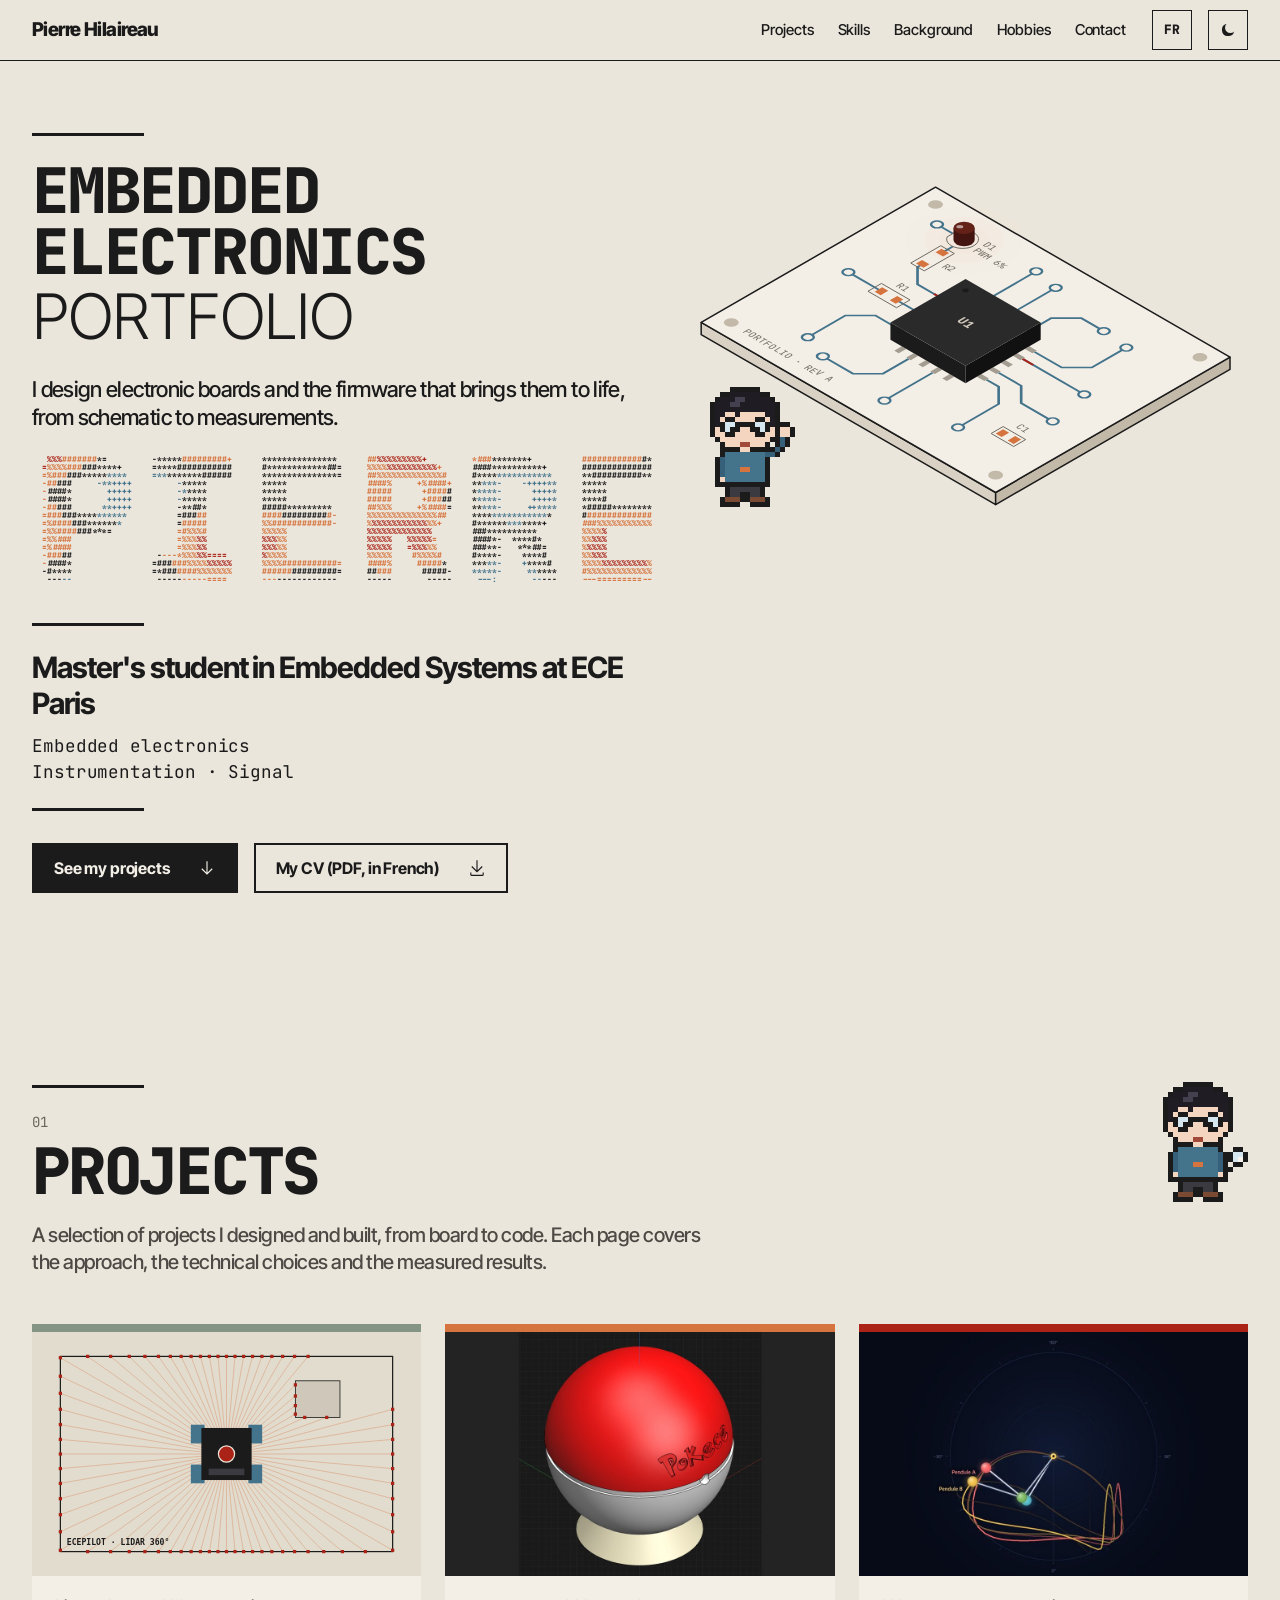
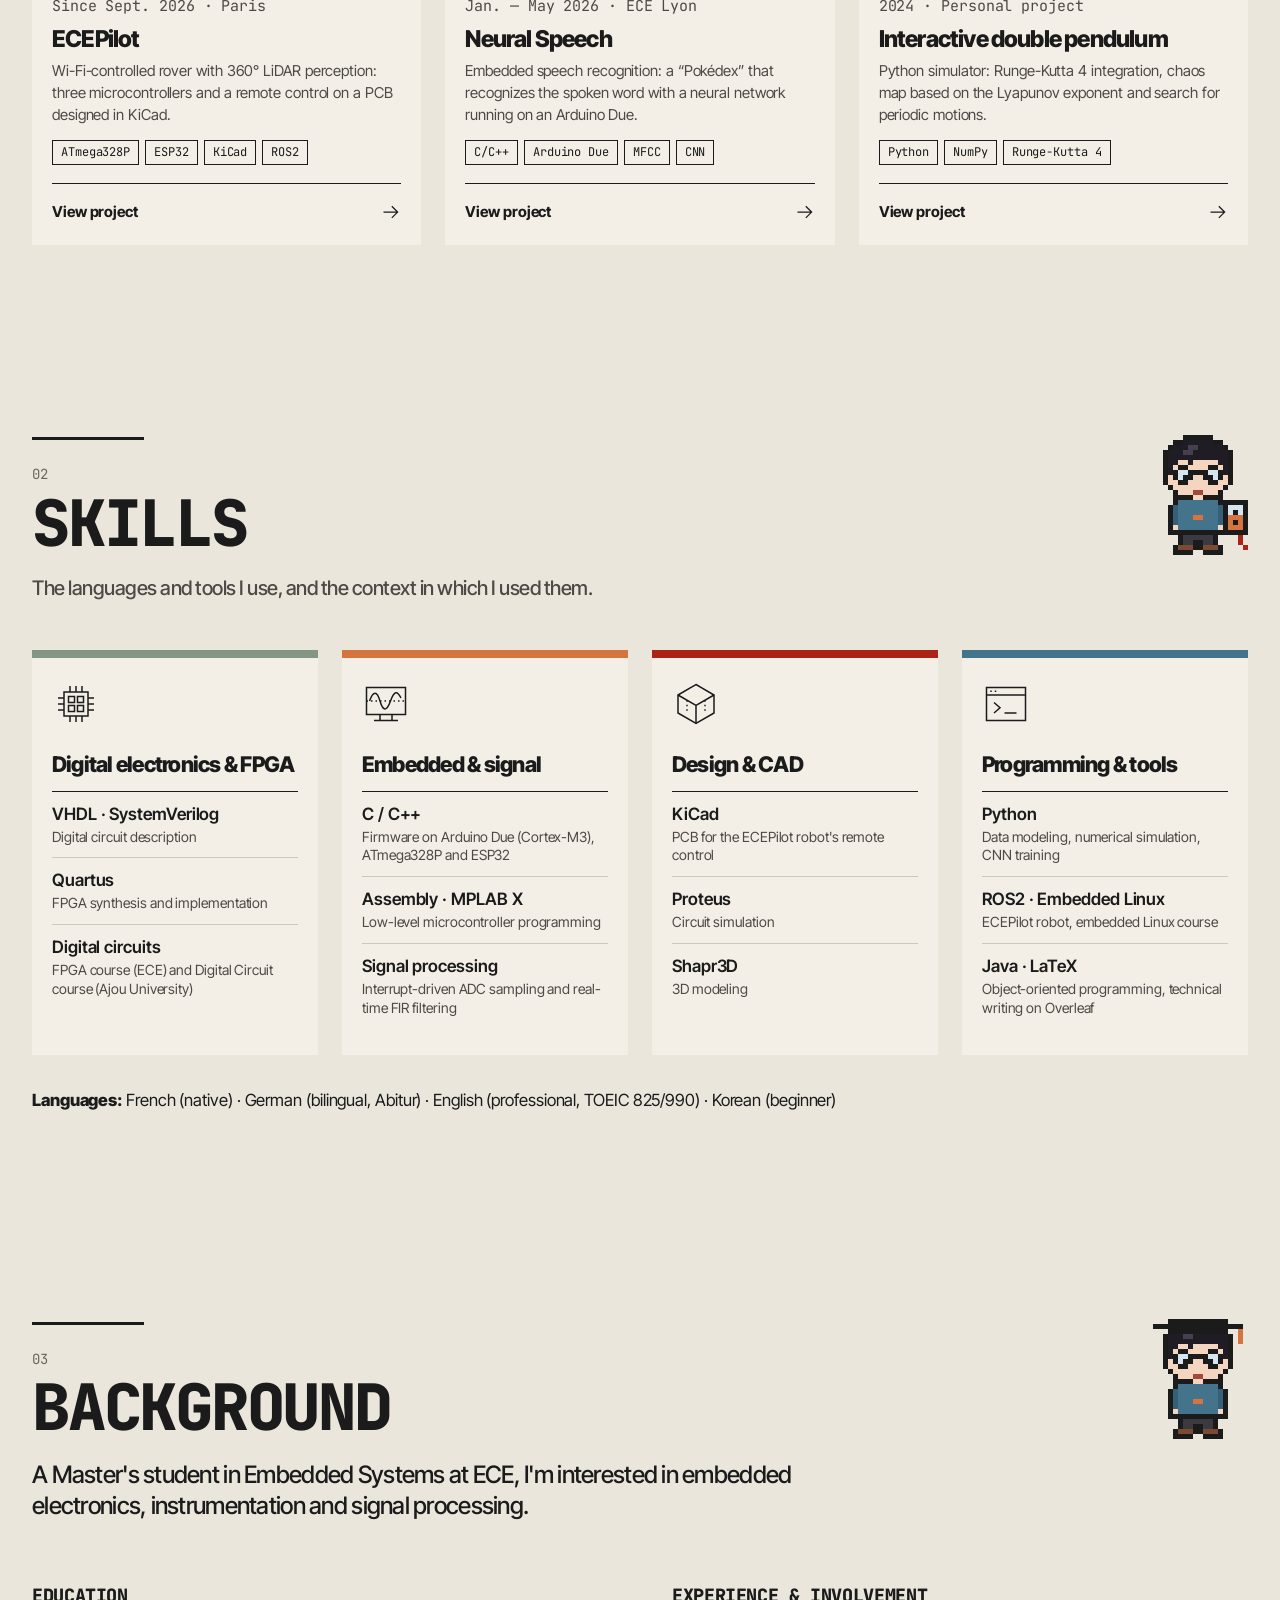
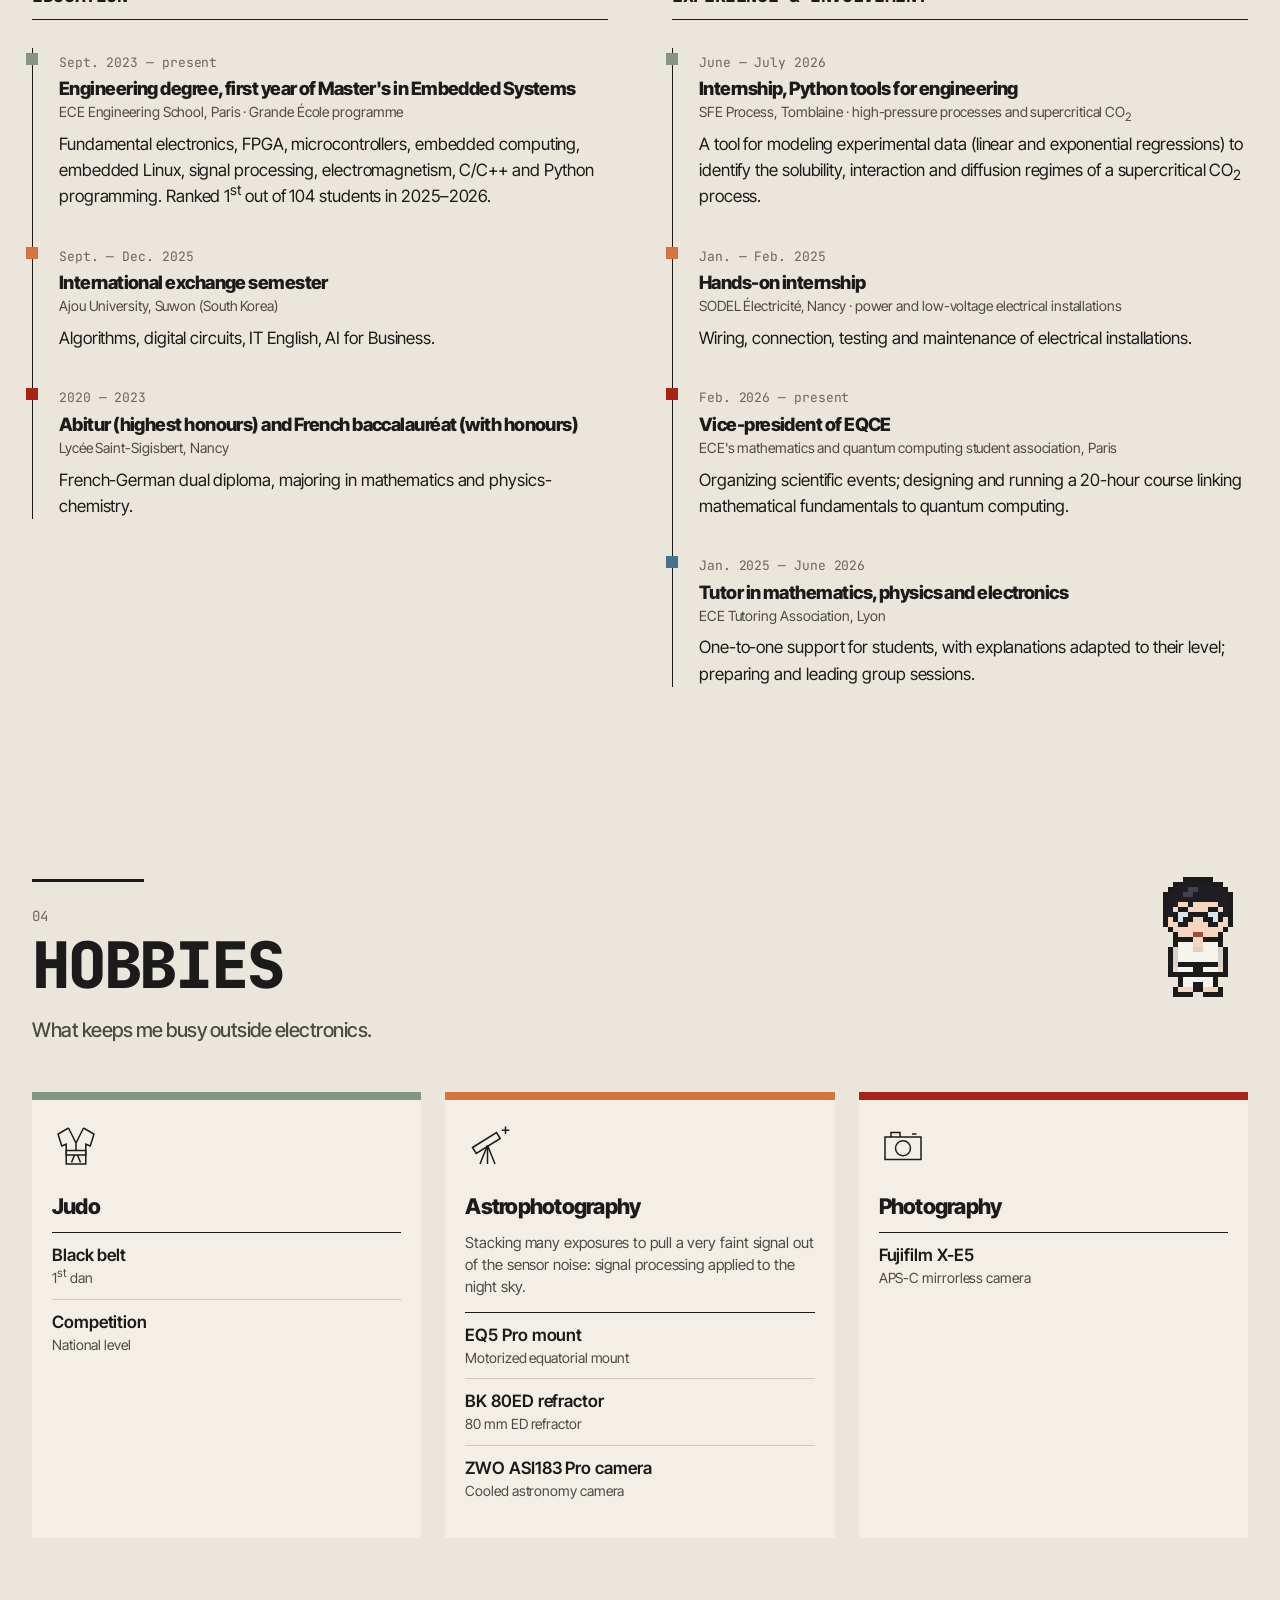
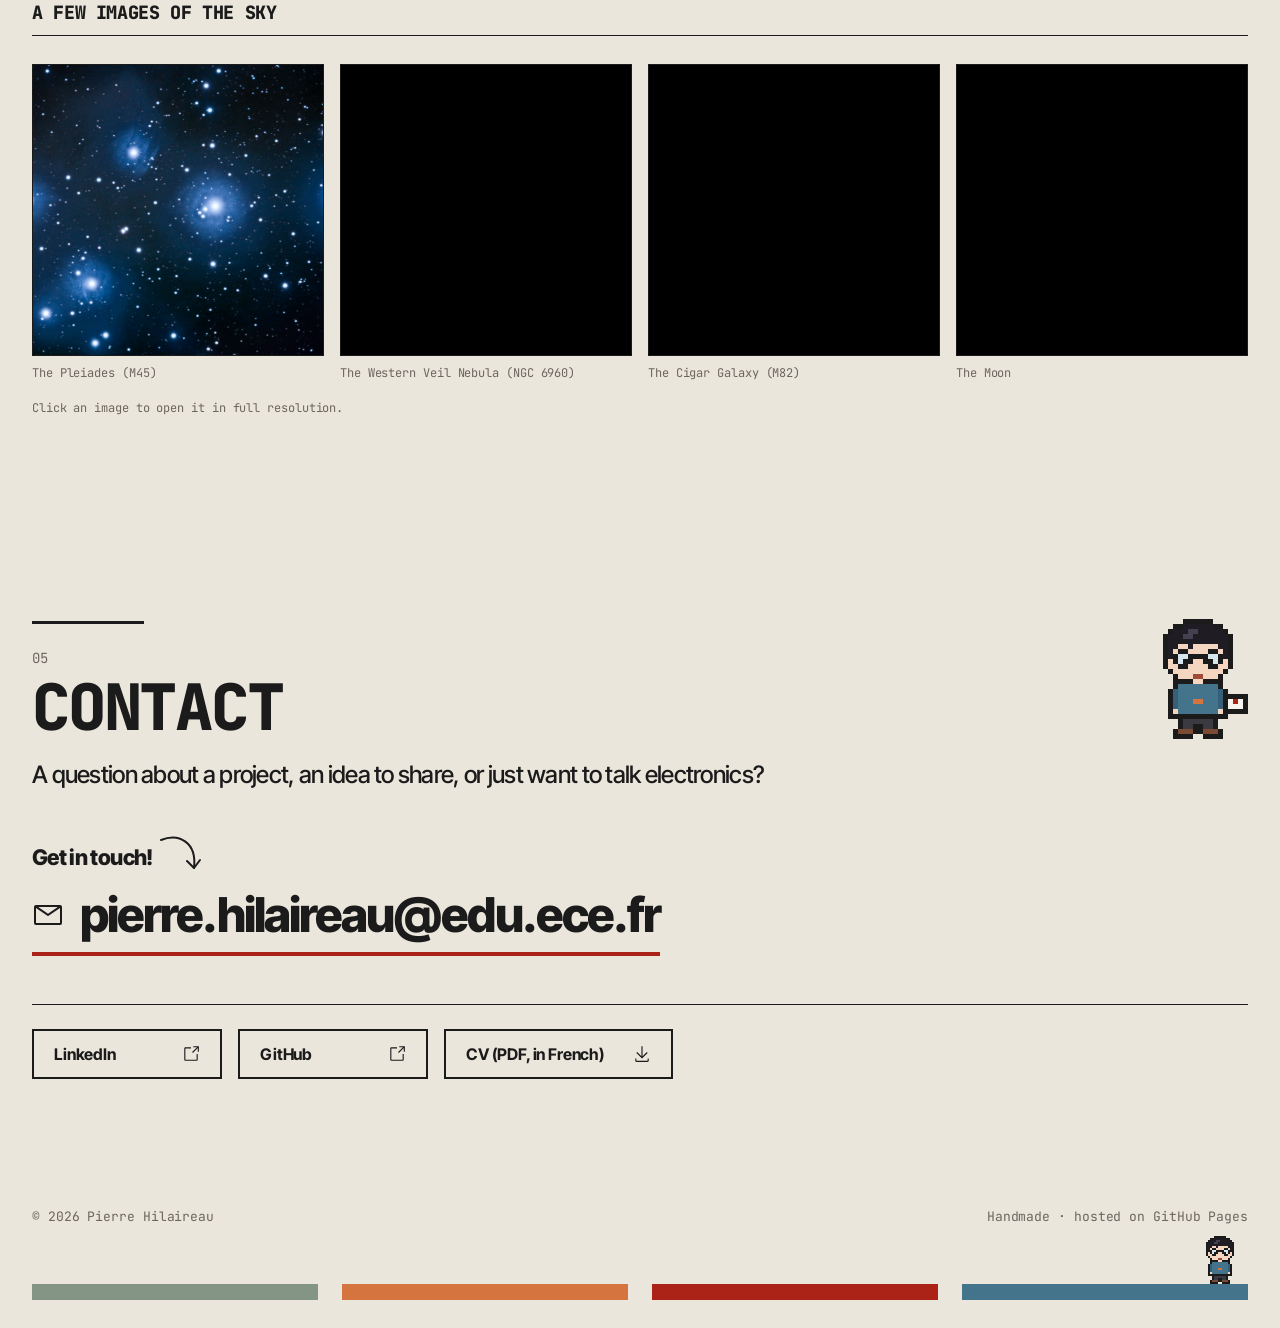
==== en/index.html @ 34337010 "Ajout de la version anglaise du site Dossier en/ avec l'accueil et les trois pages projet traduits, " ====
<!DOCTYPE html>
<html lang="en">
<head>
  <meta charset="utf-8">
  <meta name="viewport" content="width=device-width, initial-scale=1">

  <!-- VERSION ANGLAISE de index.html : pense à répercuter ici les modifications de la version française -->
  <title>Pierre Hilaireau — Electronics &amp; Embedded Systems</title>
  <meta name="description" content="Portfolio of Pierre Hilaireau, engineering student in embedded systems: electronic board design, firmware, signal processing and projects.">
  <meta property="og:title" content="Pierre Hilaireau — Electronics Portfolio">
  <meta property="og:description" content="Projects in electronics, embedded systems and signal processing.">
  <meta property="og:type" content="website">
  <link rel="alternate" hreflang="fr" href="https://pierrehlr.github.io/">
  <link rel="alternate" hreflang="en" href="https://pierrehlr.github.io/en/">

  <link rel="icon" href="../assets/img/favicon.svg" type="image/svg+xml">
  <link rel="preconnect" href="https://fonts.googleapis.com">
  <link rel="preconnect" href="https://fonts.gstatic.com" crossorigin>
  <link rel="stylesheet" href="https://fonts.googleapis.com/css2?family=Inter+Tight:wght@300;400;500;600;700;800&family=JetBrains+Mono:wght@400;800&display=swap">
  <link rel="stylesheet" href="../css/style.css">

  <script>
    try { var t = localStorage.getItem("theme"); if (t) document.documentElement.dataset.theme = t; } catch (e) {}
  </script>
  <script src="../js/main.js" defer></script>
</head>

<body>
  <a class="skip-link" href="#content">Skip to content</a>

  <!-- ===================== MENU ===================== -->
  <header class="nav">
    <div class="container nav-inner">
      <a class="nav-brand" href="#top">Pierre Hilaireau</a>
      <nav class="nav-links" aria-label="Main navigation">
        <a href="#projects">Projects</a>
        <a href="#skills">Skills</a>
        <a href="#background">Background</a>
        <a href="#hobbies">Hobbies</a>
        <a href="#contact">Contact</a>
      </nav>
      <a class="lang-switch" href="../index.html" hreflang="fr" lang="fr" title="Version française">FR</a>
      <button class="theme-toggle" type="button" aria-label="Toggle light and dark theme">
        <svg class="icon-moon" viewBox="0 0 32 32" aria-hidden="true"><path d="M13.5 5.1A11 11 0 1 0 26.9 18.5 9 9 0 0 1 13.5 5.1z"/></svg>
        <svg class="icon-sun" viewBox="0 0 32 32" aria-hidden="true"><circle cx="16" cy="16" r="6"/><path d="M15 2h2v5h-2zM15 25h2v5h-2zM2 15h5v2H2zM25 15h5v2h-5z"/><path transform="rotate(45 16 16)" d="M15 2h2v5h-2zM15 25h2v5h-2zM2 15h5v2H2zM25 15h5v2h-5z"/></svg>
      </button>
    </div>
  </header>

  <main id="content">

    <!-- ===================== ACCUEIL ===================== -->
    <section class="hero" id="top">
      <div class="container hero-inner">
        <div class="hero-text">
          <span class="rule" aria-hidden="true"></span>
          <h1 class="poster-title">
            <span class="t-heavy">Embedded</span>
            <span class="t-heavy">electronics</span>
            <span class="t-light">portfolio</span>
          </h1>
          <p class="lead">
            I design electronic boards and the firmware that brings them to life,
            from schematic to measurements.
          </p>

          <!-- Prénom en art ASCII animé (dessiné par js/main.js à partir de data-ascii) -->
          <div class="ascii-name" role="img" aria-label="Pierre" data-ascii="PIERRE">
            <span class="ascii-fallback">Pierre</span>
          </div>

          <span class="rule" aria-hidden="true"></span>
          <p class="hero-date">Master's student in Embedded Systems at ECE Paris</p>
          <p class="hero-info">Embedded electronics<br>Instrumentation · Signal</p>
          <span class="rule" aria-hidden="true"></span>

          <div class="hero-actions">
            <a class="btn btn-primary" href="#projects">See my projects
              <svg class="icon" viewBox="0 0 32 32" aria-hidden="true"><path d="M24.6 16.6 17 24.2V4h-2v20.2l-7.6-7.6L6 18l10 10 10-10z"/></svg>
            </a>
            <a class="btn" href="../assets/cv/CV.pdf" target="_blank" rel="noopener">My CV (PDF, in French)
              <svg class="icon" viewBox="0 0 32 32" aria-hidden="true"><path d="M26 24v4H6v-4H4v4a2 2 0 0 0 2 2h20a2 2 0 0 0 2-2v-4zM26 14l-1.4-1.4-7.6 7.6V2h-2v18.2l-7.6-7.6L6 14l10 10z"/></svg>
            </a>
          </div>
        </div>

        <!--
          Illustration : un circuit imprimé en vue isométrique.
          Le dessus de la carte est dessiné « à plat » (coordonnées 0-400 × 0-320),
          puis projeté en isométrique par la matrice du groupe <g transform="matrix(…)">.
          La LED D1 s'allume quand la souris approche (voir js/main.js).
        -->
        <div class="hero-visual" aria-hidden="true">
          <svg viewBox="0 0 650 430" data-led>
            <!-- Tranches de la carte (épaisseur) -->
            <polygon class="iso-left iso-edge" points="19.8,200 359.3,396 359.3,410 19.8,214"/>
            <polygon class="iso-right iso-edge" points="359.3,396 629.5,240 629.5,254 359.3,410"/>

            <!-- Dessus de la carte, projeté en isométrique -->
            <g transform="matrix(0.866 0.5 -0.866 0.5 290 40)">
              <rect class="iso-top iso-edge" x="4" y="4" width="392" height="312"/>
              <circle class="iso-hole" cx="24" cy="24" r="7"/>
              <circle class="iso-hole" cx="376" cy="24" r="7"/>
              <circle class="iso-hole" cx="24" cy="296" r="7"/>
              <circle class="iso-hole" cx="376" cy="296" r="7"/>

              <!-- Lumière de la LED sur la carte (opacité réglée par --lum) -->
              <circle class="d1-ring d1-ring-3" cx="84" cy="46" r="56"/>
              <circle class="d1-ring d1-ring-2" cx="84" cy="46" r="38"/>
              <circle class="d1-ring d1-ring-1" cx="84" cy="46" r="23"/>

              <g class="pcb-trace">
                <path d="M140 128 H104 L84 108 V101"/>
                <path d="M84 75 V61"/>
                <path d="M69 46 H48"/>
                <path d="M140 160 H108"/>
                <path d="M88 160 H44"/>
                <path d="M140 192 H112 L92 212 V262"/>
                <path d="M260 128 H296 L316 108 V62"/>
                <path d="M260 144 H342"/>
                <path d="M260 176 H290 L310 196 H352"/>
                <path d="M260 192 H276 L296 212 V266"/>
                <path d="M168 100 V34"/>
                <path d="M200 100 V40"/>
                <path d="M232 100 V78 L252 58 H282"/>
                <path d="M184 220 V254 L164 274 H124"/>
                <path d="M216 220 V284"/>
              </g>

              <path class="pcb-signal" d="M140 128 H104 L84 108 V101"/>
              <path class="pcb-signal" d="M260 144 H342" style="animation-delay: -1.6s"/>

              <g class="pcb-via">
                <circle cx="48" cy="46" r="5.5"/>
                <circle cx="44" cy="160" r="5.5"/>
                <circle cx="92" cy="262" r="5.5"/>
                <circle cx="316" cy="62" r="5.5"/>
                <circle cx="342" cy="144" r="5.5"/>
                <circle cx="352" cy="196" r="5.5"/>
                <circle cx="296" cy="266" r="5.5"/>
                <circle cx="168" cy="34" r="5.5"/>
                <circle cx="200" cy="40" r="5.5"/>
                <circle cx="282" cy="58" r="5.5"/>
                <circle cx="124" cy="274" r="5.5"/>
                <circle cx="216" cy="284" r="5.5"/>
              </g>

              <!-- R1 -->
              <rect class="pcb-outline" x="79" y="151" width="38" height="18"/>
              <rect class="pcb-pad" x="84" y="155" width="8" height="10"/>
              <rect class="pcb-pad" x="104" y="155" width="8" height="10"/>
              <text class="pcb-silk" x="98" y="145" text-anchor="middle">R1</text>

              <!-- R2 : résistance série de la LED -->
              <rect class="pcb-outline" x="75" y="68" width="18" height="40"/>
              <rect class="pcb-pad" x="79" y="71" width="10" height="8"/>
              <rect class="pcb-pad" x="79" y="97" width="10" height="8"/>
              <text class="pcb-silk" x="99" y="92">R2</text>

              <!-- Empreinte de la LED D1 (méplat côté cathode) -->
              <path class="pcb-outline" d="M69 38.5 A15 15 0 1 1 69 53.5 Z"/>

              <!-- C1 -->
              <rect class="pcb-outline" x="325" y="235" width="30" height="16"/>
              <rect class="pcb-pad" x="328" y="238" width="8" height="10"/>
              <rect class="pcb-pad" x="344" y="238" width="8" height="10"/>
              <text class="pcb-silk" x="340" y="228" text-anchor="middle">C1</text>

              <!-- Broches de U1 -->
              <g class="pcb-pin">
                <rect x="140" y="125" width="10" height="6"/><rect x="140" y="141" width="10" height="6"/><rect x="140" y="157" width="10" height="6"/><rect x="140" y="173" width="10" height="6"/><rect x="140" y="189" width="10" height="6"/>
                <rect x="250" y="125" width="10" height="6"/><rect x="250" y="141" width="10" height="6"/><rect x="250" y="157" width="10" height="6"/><rect x="250" y="173" width="10" height="6"/><rect x="250" y="189" width="10" height="6"/>
                <rect x="165" y="100" width="6" height="10"/><rect x="181" y="100" width="6" height="10"/><rect x="197" y="100" width="6" height="10"/><rect x="213" y="100" width="6" height="10"/><rect x="229" y="100" width="6" height="10"/>
                <rect x="165" y="210" width="6" height="10"/><rect x="181" y="210" width="6" height="10"/><rect x="197" y="210" width="6" height="10"/><rect x="213" y="210" width="6" height="10"/><rect x="229" y="210" width="6" height="10"/>
              </g>

              <!-- Repère de D1 et sa valeur PWM (mise à jour par js/main.js) -->
              <text class="pcb-silk" x="102" y="40">D1</text>
              <text class="pcb-silk" x="102" y="54">PWM <tspan data-pwm>6%</tspan></text>

              <text class="pcb-silk" x="42" y="300">PORTFOLIO · REV A</text>
            </g>

            <!-- U1 : le microcontrôleur, en relief -->
            <polygon class="chip-left" points="238,200 324.6,250 324.6,270 238,220"/>
            <polygon class="chip-right" points="324.6,250 411.2,200 411.2,220 324.6,270"/>
            <g transform="matrix(0.866 0.5 -0.866 0.5 290 20)">
              <rect class="chip-top" x="150" y="110" width="100" height="100"/>
              <circle class="chip-dot" cx="163" cy="123" r="3"/>
              <text class="chip-text" x="200" y="165" text-anchor="middle">U1</text>
            </g>

            <!-- D1 : LED dont la luminosité suit la souris (voir js/main.js) -->
            <g class="d1-off">
              <path class="d1-side" d="M310.7 91 V105 A12.2 7.1 0 0 0 335.1 105 V91 Z"/>
              <ellipse class="d1-top d1-eteinte" cx="322.9" cy="91" rx="12.2" ry="7.1"/>
            </g>
            <g class="d1-on">
              <path class="d1-side" d="M310.7 91 V105 A12.2 7.1 0 0 0 335.1 105 V91 Z"/>
              <ellipse class="d1-top" cx="322.9" cy="91" rx="12.2" ry="7.1"/>
            </g>
            <ellipse class="d1-reflet" cx="318" cy="89.5" rx="4" ry="1.8"/>

          </svg>
          <span class="pixel pixel-hero" data-pose="salut" aria-hidden="true"></span>
        </div>
      </div>
    </section>

    <!-- ===================== PROJECTS ===================== -->
    <section class="section" id="projects">
      <div class="container">
        <div class="section-head">
          <span class="section-num">01</span>
          <h2>Projects</h2>
          <span class="pixel" data-pose="loupe" aria-hidden="true"></span>
        </div>
        <p class="section-intro">
          A selection of projects I designed and built, from board to code.
          Each page covers the approach, the technical choices and the measured results.
        </p>

        <div class="cards">

          <a class="card" href="projects/ecepilot.html">
            <div class="card-img">
              <img src="../assets/img/projets/ecepilot/illustration.svg" width="960" height="600" loading="lazy"
                   alt="Illustration of the ECEPilot rover seen from above, with its LiDAR beams">
            </div>
            <div class="card-body">
              <p class="card-meta">Since Sept. 2026 · Paris</p>
              <h3>ECEPilot</h3>
              <p>Wi-Fi-controlled rover with 360° LiDAR perception: three microcontrollers and a remote control on a PCB designed in KiCad.</p>
              <ul class="tags"><li>ATmega328P</li><li>ESP32</li><li>KiCad</li><li>ROS2</li></ul>
              <span class="card-more">View project <svg class="icon" viewBox="0 0 32 32" aria-hidden="true"><path d="M18 6l-1.4 1.4 7.6 7.6H4v2h20.2l-7.6 7.6L18 26l10-10z"/></svg></span>
            </div>
          </a>

          <a class="card" href="projects/neural-speech.html">
            <div class="card-img">
              <img src="../assets/img/projets/neural-speech/vignette.jpg" width="960" height="600" loading="lazy"
                   alt="3D render of the Pokéball enclosure engraved PokECE">
            </div>
            <div class="card-body">
              <p class="card-meta">Jan. — May 2026 · ECE Lyon</p>
              <h3>Neural Speech</h3>
              <p>Embedded speech recognition: a “Pokédex” that recognizes the spoken word with a neural network running on an Arduino Due.</p>
              <ul class="tags"><li>C/C++</li><li>Arduino Due</li><li>MFCC</li><li>CNN</li></ul>
              <span class="card-more">View project <svg class="icon" viewBox="0 0 32 32" aria-hidden="true"><path d="M18 6l-1.4 1.4 7.6 7.6H4v2h20.2l-7.6 7.6L18 26l10-10z"/></svg></span>
            </div>
          </a>

          <a class="card" href="projects/double-pendulum.html">
            <div class="card-img">
              <img src="../assets/img/projets/double-pendule/vignette.jpg" width="960" height="600" loading="lazy"
                   alt="Two double pendulums released from almost the same position, whose trajectories diverge">
            </div>
            <div class="card-body">
              <p class="card-meta">2024 · Personal project</p>
              <h3>Interactive double pendulum</h3>
              <p>Python simulator: Runge-Kutta 4 integration, chaos map based on the Lyapunov exponent and search for periodic motions.</p>
              <ul class="tags"><li>Python</li><li>NumPy</li><li>Runge-Kutta 4</li></ul>
              <span class="card-more">View project <svg class="icon" viewBox="0 0 32 32" aria-hidden="true"><path d="M18 6l-1.4 1.4 7.6 7.6H4v2h20.2l-7.6 7.6L18 26l10-10z"/></svg></span>
            </div>
          </a>

        </div>
      </div>
    </section>

    <!-- ===================== SKILLS ===================== -->
    <section class="section" id="skills">
      <div class="container">
        <div class="section-head">
          <span class="section-num">02</span>
          <h2>Skills</h2>
          <span class="pixel" data-pose="multimetre" aria-hidden="true"></span>
        </div>
        <p class="section-intro">The languages and tools I use, and the context in which I used them.</p>

        <div class="skills">
          <div class="skill-group">
            <svg class="pictogram" viewBox="0 0 32 32" aria-hidden="true"><rect x="8" y="8" width="16" height="16"/><path d="M12 8V4M16 8V4M20 8V4M12 28v-4M16 28v-4M20 28v-4M8 12H4M8 16H4M8 20H4M28 12h-4M28 16h-4M28 20h-4"/><rect x="11" y="11" width="4" height="4"/><rect x="17" y="11" width="4" height="4"/><rect x="11" y="17" width="4" height="4"/><rect x="17" y="17" width="4" height="4"/></svg>
            <h3>Digital electronics &amp; FPGA</h3>
            <ul>
              <li>VHDL · SystemVerilog<span>Digital circuit description</span></li>
              <li>Quartus<span>FPGA synthesis and implementation</span></li>
              <li>Digital circuits<span>FPGA course (ECE) and Digital Circuit course (Ajou University)</span></li>
            </ul>
          </div>
          <div class="skill-group">
            <svg class="pictogram" viewBox="0 0 32 32" aria-hidden="true"><rect x="3" y="5" width="26" height="18"/><path d="M3 14h26" stroke-dasharray="1 2"/><path d="M5 14c2.5-7 5-7 7 0s4.5 7 7 0 4.5-7 7-2"/><path d="M12 23v4M20 23v4M8 27h16"/></svg>
            <h3>Embedded &amp; signal</h3>
            <ul>
              <li>C / C++<span>Firmware on Arduino Due (Cortex-M3), ATmega328P and ESP32</span></li>
              <li>Assembly · MPLAB X<span>Low-level microcontroller programming</span></li>
              <li>Signal processing<span>Interrupt-driven ADC sampling and real-time FIR filtering</span></li>
            </ul>
          </div>
          <div class="skill-group">
            <svg class="pictogram" viewBox="0 0 32 32" aria-hidden="true"><path d="M16 3l12 7v12l-12 7-12-7V10z"/><path d="M4 10l12 7 12-7M16 17v12"/><path d="M10 13.5v7M22 13.5v7" stroke-dasharray="1 2"/></svg>
            <h3>Design &amp; CAD</h3>
            <ul>
              <li>KiCad<span>PCB for the ECEPilot robot's remote control</span></li>
              <li>Proteus<span>Circuit simulation</span></li>
              <li>Shapr3D<span>3D modeling</span></li>
            </ul>
          </div>
          <div class="skill-group">
            <svg class="pictogram" viewBox="0 0 32 32" aria-hidden="true"><rect x="3" y="5" width="26" height="22"/><path d="M3 10h26"/><path d="M5.5 7.5h1M8.5 7.5h1"/><path d="M8 15l4 3.5L8 22M15 22h8"/></svg>
            <h3>Programming &amp; tools</h3>
            <ul>
              <li>Python<span>Data modeling, numerical simulation, CNN training</span></li>
              <li>ROS2 · Embedded Linux<span>ECEPilot robot, embedded Linux course</span></li>
              <li>Java · LaTeX<span>Object-oriented programming, technical writing on Overleaf</span></li>
            </ul>
          </div>
        </div>

        <p class="languages">
          <strong>Languages:</strong> French (native) · German (bilingual, Abitur) ·
          English (professional, TOEIC 825/990) · Korean (beginner)
        </p>
      </div>
    </section>

    <!-- ===================== BACKGROUND ===================== -->
    <section class="section" id="background">
      <div class="container">
        <div class="section-head">
          <span class="section-num">03</span>
          <h2>Background</h2>
          <span class="pixel" data-pose="diplome" aria-hidden="true"></span>
        </div>

        <p class="about">
          A Master's student in Embedded Systems at ECE, I'm interested in embedded electronics,
          instrumentation and signal processing.
        </p>

        <div class="timeline-cols">
          <div>
            <h3 class="col-title">Education</h3>
            <ol class="timeline">
              <li>
                <span class="timeline-date">Sept. 2023 — present</span>
                <h4>Engineering degree, first year of Master's in Embedded Systems</h4>
                <p class="timeline-place">ECE Engineering School, Paris · Grande École programme</p>
                <p>Fundamental electronics, FPGA, microcontrollers, embedded computing, embedded Linux,
                  signal processing, electromagnetism, C/C++ and Python programming.
                  Ranked 1<sup>st</sup> out of 104 students in 2025–2026.</p>
              </li>
              <li>
                <span class="timeline-date">Sept. — Dec. 2025</span>
                <h4>International exchange semester</h4>
                <p class="timeline-place">Ajou University, Suwon (South Korea)</p>
                <p>Algorithms, digital circuits, IT English, AI for Business.</p>
              </li>
              <li>
                <span class="timeline-date">2020 — 2023</span>
                <h4>Abitur (highest honours) and French baccalauréat (with honours)</h4>
                <p class="timeline-place">Lycée Saint-Sigisbert, Nancy</p>
                <p>French-German dual diploma, majoring in mathematics and physics-chemistry.</p>
              </li>
            </ol>
          </div>
          <div>
            <h3 class="col-title">Experience &amp; involvement</h3>
            <ol class="timeline">
              <li>
                <span class="timeline-date">June — July 2026</span>
                <h4>Internship, Python tools for engineering</h4>
                <p class="timeline-place">SFE Process, Tomblaine · high-pressure processes and supercritical CO<sub>2</sub></p>
                <p>A tool for modeling experimental data (linear and exponential regressions)
                  to identify the solubility, interaction and diffusion regimes of a supercritical
                  CO<sub>2</sub> process.</p>
              </li>
              <li>
                <span class="timeline-date">Jan. — Feb. 2025</span>
                <h4>Hands-on internship</h4>
                <p class="timeline-place">SODEL Électricité, Nancy · power and low-voltage electrical installations</p>
                <p>Wiring, connection, testing and maintenance of electrical installations.</p>
              </li>
              <li>
                <span class="timeline-date">Feb. 2026 — present</span>
                <h4>Vice-president of EQCE</h4>
                <p class="timeline-place">ECE's mathematics and quantum computing student association, Paris</p>
                <p>Organizing scientific events; designing and running a 20-hour course
                  linking mathematical fundamentals to quantum computing.</p>
              </li>
              <li>
                <span class="timeline-date">Jan. 2025 — June 2026</span>
                <h4>Tutor in mathematics, physics and electronics</h4>
                <p class="timeline-place">ECE Tutoring Association, Lyon</p>
                <p>One-to-one support for students, with explanations adapted to their level;
                  preparing and leading group sessions.</p>
              </li>
            </ol>
          </div>
        </div>
      </div>
    </section>

    <!-- ===================== HOBBIES ===================== -->
    <section class="section" id="hobbies">
      <div class="container">
        <div class="section-head">
          <span class="section-num">04</span>
          <h2>Hobbies</h2>
          <span class="pixel" data-pose="judo" aria-hidden="true"></span>
        </div>
        <p class="section-intro">What keeps me busy outside electronics.</p>

        <div class="skills">
          <div class="skill-group">
            <svg class="pictogram" viewBox="0 0 32 32" aria-hidden="true"><path d="M11 4L4 8l2.5 8 3-1.2V28h13V14.8l3 1.2L28 8l-7-4"/><path d="M11 4l5 10 5-10M16 14v5"/><path d="M9.5 19h13v3h-13z"/><path d="M15 22l-2 5M17 22l2 5"/></svg>
            <h3>Judo</h3>
            <ul>
              <li>Black belt<span>1<sup>st</sup> dan</span></li>
              <li>Competition<span>National level</span></li>
            </ul>
          </div>
          <div class="skill-group">
            <svg class="pictogram" viewBox="0 0 32 32" aria-hidden="true"><path d="M5 17L21 7l2.5 4L7.5 21z"/><path d="M15 15.5L10 28M15 15.5L20 28M15 15.5V28"/><path d="M27 3v5M24.5 5.5h5"/></svg>
            <h3>Astrophotography</h3>
            <p class="hobby-text">
              Stacking many exposures to pull a very faint signal out of the sensor noise:
              signal processing applied to the night sky.
            </p>
            <ul>
              <li>EQ5 Pro mount<span>Motorized equatorial mount</span></li>
              <li>BK 80ED refractor<span>80 mm ED refractor</span></li>
              <li>ZWO ASI183 Pro camera<span>Cooled astronomy camera</span></li>
            </ul>
          </div>
          <div class="skill-group">
            <svg class="pictogram" viewBox="0 0 32 32" aria-hidden="true"><rect x="4" y="10" width="24" height="15"/><circle cx="16" cy="17.5" r="5"/><path d="M8 10V7h6v3M22 8h3"/></svg>
            <h3>Photography</h3>
            <ul>
              <li>Fujifilm X-E5<span>APS-C mirrorless camera</span></li>
            </ul>
          </div>
        </div>

        <h3 class="col-title sky-title">A few images of the sky</h3>
        <div class="sky-gallery">
          <figure>
            <a href="../assets/img/loisirs/astro-pleiades.jpg" target="_blank" rel="noopener">
              <img src="../assets/img/loisirs/astro-pleiades.jpg" width="5320" height="3465" loading="lazy" decoding="async"
                   alt="The Pleiades cluster: blue stars surrounded by their reflection nebula">
            </a>
            <figcaption>The Pleiades (M45)</figcaption>
          </figure>
          <figure>
            <a href="../assets/img/loisirs/astro-cygne.jpg" target="_blank" rel="noopener">
              <img src="../assets/img/loisirs/astro-cygne.jpg" width="3552" height="5374" loading="lazy" decoding="async"
                   alt="The Western Veil Nebula: a green and red gas filament crossing a star field">
            </a>
            <figcaption>The Western Veil Nebula (NGC 6960)</figcaption>
          </figure>
          <figure>
            <a href="../assets/img/loisirs/astro-m82.jpg" target="_blank" rel="noopener">
              <img src="../assets/img/loisirs/astro-m82.jpg" width="4875" height="2769" loading="lazy" decoding="async"
                   alt="The Cigar Galaxy, elongated with a reddish core, in a star field">
            </a>
            <figcaption>The Cigar Galaxy (M82)</figcaption>
          </figure>
          <figure>
            <a href="../assets/img/loisirs/astro-lune.jpg" target="_blank" rel="noopener">
              <img src="../assets/img/loisirs/astro-lune.jpg" width="1440" height="1800" loading="lazy" decoding="async"
                   alt="The gibbous Moon in black and white, with craters along the terminator">
            </a>
            <figcaption>The Moon</figcaption>
          </figure>
        </div>
        <p class="sky-note">Click an image to open it in full resolution.</p>
      </div>
    </section>

    <!-- ===================== CONTACT ===================== -->
    <section class="section" id="contact">
      <div class="container">
        <div class="section-head">
          <span class="section-num">05</span>
          <h2>Contact</h2>
          <span class="pixel" data-pose="lettre" aria-hidden="true"></span>
        </div>
        <p class="contact-text">
          A question about a project, an idea to share,
          or just want to talk electronics?
        </p>
        <p class="write-me">Get in touch!
          <svg viewBox="0 0 72 44" aria-hidden="true"><path d="M4 10C22 3 40 12 37 38"/><path d="M30 31l7 7 6-8"/></svg>
        </p>
        <a class="contact-email" href="mailto:pierre.hilaireau@edu.ece.fr">
          <svg class="icon" viewBox="0 0 32 32" aria-hidden="true"><path d="M28 6H4a2 2 0 0 0-2 2v16a2 2 0 0 0 2 2h24a2 2 0 0 0 2-2V8a2 2 0 0 0-2-2zm-2.2 2L16 14.8 6.2 8zM4 24V8.9l11.4 7.9a1 1 0 0 0 1.2 0L28 8.9V24z"/></svg>
          pierre.hilaireau@edu.ece.fr
        </a>

        <ul class="contact-links">
          <li><a class="btn" href="https://www.linkedin.com/in/pierre-hilaireau/" target="_blank" rel="noopener">LinkedIn
            <svg class="icon" viewBox="0 0 32 32" aria-hidden="true"><path d="M26 28H6a2 2 0 0 1-2-2V6a2 2 0 0 1 2-2h10v2H6v20h20V16h2v10a2 2 0 0 1-2 2z"/><path d="M20 2v2h6.6L18 12.6l1.4 1.4L28 5.4V12h2V2z"/></svg>
          </a></li>
          <li><a class="btn" href="https://github.com/PierreHlr" target="_blank" rel="noopener">GitHub
            <svg class="icon" viewBox="0 0 32 32" aria-hidden="true"><path d="M26 28H6a2 2 0 0 1-2-2V6a2 2 0 0 1 2-2h10v2H6v20h20V16h2v10a2 2 0 0 1-2 2z"/><path d="M20 2v2h6.6L18 12.6l1.4 1.4L28 5.4V12h2V2z"/></svg>
          </a></li>
          <li><a class="btn" href="../assets/cv/CV.pdf" target="_blank" rel="noopener">CV (PDF, in French)
            <svg class="icon" viewBox="0 0 32 32" aria-hidden="true"><path d="M26 24v4H6v-4H4v4a2 2 0 0 0 2 2h20a2 2 0 0 0 2-2v-4zM26 14l-1.4-1.4-7.6 7.6V2h-2v18.2l-7.6-7.6L6 14l10 10z"/></svg>
          </a></li>
        </ul>
      </div>
    </section>

  </main>

  <footer class="footer">
    <span class="pixel pixel-xs pixel-footer" data-pose="repos" aria-hidden="true"></span>
    <div class="container footer-inner">
      <span>© <span data-annee>2026</span> Pierre Hilaireau</span>
      <span>Handmade · hosted on GitHub Pages</span>
    </div>
  </footer>
</body>
</html>
---- css/style.css ----
/* =========================================================
   Portfolio — feuille de style
   ---------------------------------------------------------
   Direction artistique inspirée de l'affiche « Atelier
   d'introduction au quantique » (EQCE) :
   papier crème, titres très gras en majuscules à chasse fixe,
   prénom en art ASCII animé, filets courts,
   bande de 4 couleurs (sauge, terracotta, rouge brique, ardoise).

   Toutes les couleurs sont définies UNE fois ci-dessous :
   thème clair dans :root, thème sombre juste après.
   ========================================================= */

:root {
  /* Papier et encre */
  --bg: #ebe6dc;          /* papier crème de l'affiche */
  --paper: #f3efe7;       /* tuiles, un ton plus clair */
  --paper-2: #e2dccf;     /* survol, fonds d'image */
  --ink: #1b1b1b;         /* texte, filets, cadres */
  --muted: #4d4a45;
  --helper: #6b665e;
  --line-soft: #cfc8ba;   /* séparateurs discrets */

  /* Les 4 couleurs de la bande de l'affiche */
  --c-sage: #849586;
  --c-orange: #d6743f;
  --c-red: #ab2317;
  --c-blue: #44738c;

  /* Usages */
  --link: #3a6379;
  --link-hover: #ab2317;
  --focus: #ab2317;
  --btn-text: #f3efe7;
  --led: #5f7d63;         /* vert sauge (valeurs « ok » des tableaux) */
  --lens-off: #5c1f17;    /* LED D1 éteinte */
  --lens-side-off: #3e1510;
  --lens-on: #e0452f;     /* LED D1 allumée */
  --lens-side-on: #ab2317;

  /* Carte électronique de l'accueil */
  --ill-top: #f3efe7;
  --ill-left: #d9d2c4;
  --ill-right: #c2b9a8;
  --ill-line: #44738c;    /* pistes : bleu ardoise */
  --ill-pad: #d6743f;     /* pastilles : terracotta (cuivre) */
  --ill-silk: #6b665e;
  --ill-pin: #a39c90;
  --chip-top: #2a2a2a;
  --chip-left: #1b1b1b;
  --chip-right: #111111;
  --chip-text: #cfc8ba;

  /* Personnage pixel art (voir js/main.js) */
  --px-outline: #1b1b1b;

  --font-sans: "Inter Tight", system-ui, -apple-system, "Segoe UI", Roboto, sans-serif;
  --font-mono: "JetBrains Mono", ui-monospace, "Cascadia Code", Consolas, monospace;
  --maxw: 1312px;
  color-scheme: light;
}

/* Thème sombre : automatique selon le système… */
@media (prefers-color-scheme: dark) {
  :root:not([data-theme="light"]) {
    --bg: #1a1917;
    --paper: #24221f;
    --paper-2: #2e2b27;
    --ink: #ebe6dc;
    --muted: #bdb6aa;
    --helper: #948e84;
    --line-soft: #3a3631;
    --c-sage: #a3b3a5;
    --c-orange: #e3915f;
    --c-red: #d4574a;
    --c-blue: #7ea5bb;
    --link: #8fb3c7;
    --link-hover: #e0685a;
    --focus: #e3915f;
    --btn-text: #1a1917;
    --led: #a3b3a5;
    --lens-off: #4a1c16;
    --lens-on: #f0604a;
    --lens-side-off: #2e0f0b;
    --lens-side-on: #b8321f;
    --ill-top: #2e2b27;
    --ill-left: #24221f;
    --ill-right: #1c1a18;
    --ill-line: #7ea5bb;
    --ill-pad: #e3915f;
    --ill-silk: #948e84;
    --ill-pin: #6b665e;
    --chip-top: #121110;
    --chip-left: #0b0a09;
    --chip-right: #060505;
    --chip-text: #948e84;
    --px-outline: #ebe6dc;  /* contour clair façon autocollant */
    color-scheme: dark;
  }
}

/* …ou forcé par le bouton de thème */
:root[data-theme="dark"] {
  --bg: #1a1917;
  --paper: #24221f;
  --paper-2: #2e2b27;
  --ink: #ebe6dc;
  --muted: #bdb6aa;
  --helper: #948e84;
  --line-soft: #3a3631;
  --c-sage: #a3b3a5;
  --c-orange: #e3915f;
  --c-red: #d4574a;
  --c-blue: #7ea5bb;
  --link: #8fb3c7;
  --link-hover: #e0685a;
  --focus: #e3915f;
  --btn-text: #1a1917;
  --led: #a3b3a5;
  --lens-off: #4a1c16;
  --lens-on: #f0604a;
  --lens-side-off: #2e0f0b;
  --lens-side-on: #b8321f;
  --ill-top: #2e2b27;
  --ill-left: #24221f;
  --ill-right: #1c1a18;
  --ill-line: #7ea5bb;
  --ill-pad: #e3915f;
  --ill-silk: #948e84;
  --ill-pin: #6b665e;
  --chip-top: #121110;
  --chip-left: #0b0a09;
  --chip-right: #060505;
  --chip-text: #948e84;
  --px-outline: #ebe6dc;  /* contour clair façon autocollant */
  color-scheme: dark;
}

/* ---------- Bases ---------- */

*, *::before, *::after { box-sizing: border-box; }

html {
  scroll-behavior: smooth;
  scroll-padding-top: 88px; /* pour que les ancres ne passent pas sous le menu */
}

body {
  margin: 0;
  background: var(--bg);
  color: var(--ink);
  font-family: var(--font-sans);
  font-size: 17px;
  line-height: 1.55;
  letter-spacing: -0.005em;
  -webkit-font-smoothing: antialiased;
}

img { display: block; max-width: 100%; height: auto; }

a { color: var(--link); text-decoration: underline; text-decoration-thickness: 1.5px; text-underline-offset: 3px; }
a:hover { color: var(--link-hover); }

h1, h2, h3, h4 { margin: 0; font-weight: 700; line-height: 1.15; }

p { margin: 0 0 1em; }

sup, sub { line-height: 0; } /* évite que les exposants écartent les lignes */

:focus-visible { outline: 3px solid var(--focus); outline-offset: 2px; }

.container {
  width: 100%;
  max-width: var(--maxw);
  margin: 0 auto;
  padding: 0 32px;
}
@media (max-width: 672px) { .container { padding: 0 16px; } }

.mono { font-family: var(--font-mono); }

.skip-link { position: absolute; left: -9999px; }
.skip-link:focus {
  left: 16px; top: 16px; z-index: 100;
  padding: 12px 16px;
  background: var(--ink); color: var(--bg);
}

/* Icônes pleines (grille 32 × 32), couleur du texte */
.icon { width: 18px; height: 18px; flex: none; fill: currentColor; }

/* Filet court et épais, signature de l'affiche */
.rule { display: block; width: 112px; height: 3px; margin: 0 0 24px; background: var(--ink); }

/* ---------- Menu ---------- */

.nav {
  position: sticky; top: 0; z-index: 50;
  background: var(--bg);
  border-bottom: 1.5px solid var(--ink);
}

.nav-inner { display: flex; align-items: center; gap: 8px; height: 60px; }

.nav-brand {
  margin-right: auto;
  font-size: 19px; font-weight: 800; letter-spacing: -0.03em;
  color: var(--ink); text-decoration: none;
}
.nav-brand:hover { color: var(--ink); }

.nav-links { display: flex; gap: 4px; }
.nav-links a {
  padding: 6px 10px;
  font-size: 15px; font-weight: 500;
  color: var(--ink); text-decoration: none;
  white-space: nowrap;
}
.nav-links a:hover { color: var(--c-red); text-decoration: underline; }

.theme-toggle {
  display: grid; place-items: center;
  width: 40px; height: 40px; margin-left: 8px; padding: 0;
  background: transparent; color: var(--ink);
  border: 1.5px solid var(--ink);
  cursor: pointer;
}
.theme-toggle:hover { background: var(--ink); color: var(--bg); }
.theme-toggle svg { width: 18px; height: 18px; fill: currentColor; }

/* Bouton de langue (FR / EN) */
.lang-switch {
  display: grid; place-items: center;
  width: 40px; height: 40px; margin-left: 8px;
  border: 1.5px solid var(--ink);
  font-family: var(--font-mono); font-size: 13px; font-weight: 800;
  color: var(--ink); text-decoration: none;
}
.lang-switch:hover { background: var(--ink); color: var(--bg); text-decoration: none; }

/* Lune en thème clair, soleil en thème sombre */
.icon-sun { display: none; }
:root[data-theme="dark"] .icon-sun { display: block; }
:root[data-theme="dark"] .icon-moon { display: none; }
@media (prefers-color-scheme: dark) {
  :root:not([data-theme="light"]) .icon-sun { display: block; }
  :root:not([data-theme="light"]) .icon-moon { display: none; }
}

@media (max-width: 672px) {
  .nav-inner { flex-wrap: wrap; height: auto; padding-top: 10px; padding-bottom: 6px; }
  .nav-links { order: 3; width: calc(100% + 8px); margin: 0 -4px; justify-content: space-between; overflow-x: auto; }
  .nav-links a { padding: 6px 4px; font-size: 14px; }   /* les 5 liens tiennent sur une ligne */
}

/* ---------- Boutons ---------- */

.btn {
  display: inline-flex; align-items: center; justify-content: space-between; gap: 28px;
  min-height: 50px; min-width: 190px;
  padding: 0 20px;
  background: transparent; color: var(--ink);
  border: 2px solid var(--ink);
  font-size: 16px; font-weight: 700; letter-spacing: -0.01em;
  text-decoration: none;
  transition: background 0.12s, color 0.12s, border-color 0.12s;
}
.btn:hover { background: var(--ink); color: var(--bg); }

.btn-primary { background: var(--ink); color: var(--btn-text); }
.btn-primary:hover { background: var(--c-red); border-color: var(--c-red); color: #f3efe7; }

/* ---------- Accueil (façon affiche) ---------- */

.hero { padding: 72px 0 96px; overflow: hidden; }

.hero-inner {
  display: grid;
  grid-template-columns: minmax(0, 1.1fr) minmax(0, 1fr);
  gap: 32px;
  align-items: center;
}

/* Titre : lignes très grasses à chasse fixe, puis une ligne fine */
.poster-title { margin-bottom: 24px; }
.poster-title span { display: block; }
.t-heavy {
  font-family: var(--font-mono); font-weight: 800;
  font-size: clamp(2.1rem, 4.9vw, 4.4rem);
  line-height: 0.98; letter-spacing: -0.035em;
  text-transform: uppercase;
}
.t-light {
  font-family: var(--font-sans); font-weight: 300;
  font-size: clamp(2.1rem, 4.9vw, 4.4rem);
  line-height: 1.08; letter-spacing: -0.02em;
  text-transform: uppercase;
}

.lead {
  max-width: 30em;
  font-size: clamp(1.15rem, 1.7vw, 1.45rem); font-weight: 500;
  line-height: 1.3; letter-spacing: -0.03em;
}

/* Prénom en art ASCII animé (dessiné par js/main.js) */
.ascii-name { margin: 24px 0 40px; }
.ascii-name pre {
  margin: 0; padding: 0;
  background: none; border: 0;
  font-family: var(--font-mono); font-weight: 800;
  font-size: 8px;              /* recalculé par le script pour remplir la largeur */
  line-height: 1; letter-spacing: 0;
  white-space: pre; overflow: hidden;
  user-select: none;
}
/* Couleurs selon la densité du caractère : du plus léger au plus dense */
.ascii-c0 { color: var(--c-blue); }
.ascii-c1 { color: var(--ink); }
.ascii-c2 { color: var(--c-orange); }
.ascii-c3 { color: var(--c-red); }
.ascii-glitch { color: var(--ink); }
/* Affiché seulement si le script ne s'exécute pas */
.ascii-fallback {
  display: block;
  font-family: var(--font-sans); font-weight: 800;
  font-size: clamp(4.5rem, 12vw, 10rem);
  line-height: 0.85; text-transform: uppercase;
  color: var(--c-blue);
}

/* Bloc « date » de l'affiche : qui je suis + infos à chasse fixe */
.hero-date {
  margin-bottom: 12px;
  font-size: clamp(1.35rem, 2.3vw, 1.9rem); font-weight: 700;
  line-height: 1.2; letter-spacing: -0.035em;
}
.hero-info { margin-bottom: 24px; font-family: var(--font-mono); font-size: 1.1rem; line-height: 1.45; }

.hero-actions { display: flex; flex-wrap: wrap; gap: 16px; margin-top: 32px; }

.hero-visual { align-self: start; margin-top: 16px; }
.hero-visual svg { display: block; width: 100%; max-width: 640px; height: auto; margin-left: auto; overflow: visible; }

@media (max-width: 960px) {
  .hero { padding: 48px 0 72px; }
  .hero-inner { grid-template-columns: minmax(0, 1fr); gap: 24px; }
  .hero-visual { order: -1; margin-top: 0; }
  .hero-visual svg { max-width: 520px; margin: 0 auto; }
}

/* ---------- Illustration : circuit imprimé isométrique ---------- */

.iso-top { fill: var(--ill-top); }
.iso-left { fill: var(--ill-left); }
.iso-right { fill: var(--ill-right); }
/* Contour à l'encre, façon dessin au trait de l'affiche */
.iso-edge { stroke: var(--ink); stroke-width: 1.5; stroke-linejoin: round; vector-effect: non-scaling-stroke; }
.iso-hole { fill: var(--ill-right); }
.pcb-trace { fill: none; stroke: var(--ill-line); stroke-width: 2.5; }
.pcb-via { fill: var(--ill-top); stroke: var(--ill-line); stroke-width: 2.5; }
.pcb-pad { fill: var(--ill-pad); }
.pcb-pin { fill: var(--ill-pin); }
.pcb-outline { fill: none; stroke: var(--ill-silk); stroke-width: 1; }
.pcb-silk { font-family: var(--font-mono); font-size: 11px; fill: var(--ill-silk); }
.chip-top { fill: var(--chip-top); }
.chip-left { fill: var(--chip-left); }
.chip-right { fill: var(--chip-right); }
.chip-dot { fill: var(--chip-left); }
.chip-text { font-family: var(--font-mono); font-size: 14px; font-weight: 800; fill: var(--chip-text); }

/* Impulsion qui circule dans deux pistes */
.pcb-signal {
  fill: none; stroke: var(--c-red); stroke-width: 2.5;
  stroke-dasharray: 14 400;
  animation: signal 3.2s linear infinite;
}
@keyframes signal { from { stroke-dashoffset: 414; } to { stroke-dashoffset: 0; } }

/* ---------- LED D1 ---------- */

/* --lum (de 0 à 1) est mis à jour par js/main.js selon la distance de la souris */
[data-led] { --lum: 0.06; }
.d1-off .d1-side { fill: var(--lens-side-off); }
.d1-off .d1-top { fill: var(--lens-off); }
.d1-on { opacity: var(--lum); }
.d1-on .d1-side { fill: var(--lens-side-on); }
.d1-on .d1-top { fill: var(--lens-on); }
.d1-reflet { fill: #ffffff; opacity: 0.55; }
/* Lumière de la LED sur la carte, en anneaux terracotta */
.d1-ring { fill: var(--c-orange); }
.d1-ring-1 { opacity: calc(var(--lum) * 0.5); }
.d1-ring-2 { opacity: calc(var(--lum) * 0.3); }
.d1-ring-3 { opacity: calc(var(--lum) * 0.16); }


/* ---------- Sections ---------- */

.section { padding: 96px 0; }

.section-head { margin-bottom: 20px; }
.section-head::before {
  content: ""; display: block;
  width: 112px; height: 3px; margin-bottom: 24px;
  background: var(--ink);
}
.section-num { display: block; margin-bottom: 6px; font-family: var(--font-mono); font-size: 14px; color: var(--helper); }
.section-head h2 {
  font-family: var(--font-mono); font-weight: 800;
  font-size: clamp(2.2rem, 5vw, 4rem);
  line-height: 0.98; letter-spacing: -0.035em;
  text-transform: uppercase;
}

.section-intro {
  max-width: 34em; margin-bottom: 48px;
  font-size: 1.25rem; font-weight: 500; line-height: 1.35; letter-spacing: -0.025em;
  color: var(--muted);
}

@media (max-width: 672px) {
  .section { padding: 64px 0; }
}

/* ---------- Tuiles projets ---------- */

.cards {
  display: grid;
  grid-template-columns: repeat(auto-fill, minmax(min(100%, 320px), 1fr));
  gap: 24px;
}

.card {
  --accent: var(--c-sage);
  display: flex; flex-direction: column;
  background: var(--paper);
  border-top: 8px solid var(--accent);
  color: inherit; text-decoration: none;
  transition: background 0.12s;
}
.cards .card:nth-child(4n+2) { --accent: var(--c-orange); }
.cards .card:nth-child(4n+3) { --accent: var(--c-red); }
.cards .card:nth-child(4n+4) { --accent: var(--c-blue); }
.card:hover { background: var(--paper-2); color: inherit; }

.card-img { aspect-ratio: 16 / 10; background: var(--paper-2); overflow: hidden; }
.card-img img { width: 100%; height: 100%; object-fit: cover; }

.card-body { display: flex; flex: 1; flex-direction: column; padding: 20px 20px 22px; }

.card-meta { margin-bottom: 8px; font-family: var(--font-mono); font-size: 13px; color: var(--helper); }

.card h3 { margin-bottom: 8px; font-size: 1.45rem; font-weight: 800; letter-spacing: -0.035em; }
.card p { font-size: 15px; line-height: 1.45; color: var(--muted); }

.card-more {
  display: flex; align-items: center; justify-content: space-between;
  margin-top: auto; padding-top: 16px;
  border-top: 1.5px solid var(--ink);
  font-size: 15px; font-weight: 700;
}
.card:hover .card-more { color: var(--c-red); }
.card-more .icon { width: 20px; height: 20px; }

.tags { display: flex; flex-wrap: wrap; gap: 6px; margin: 0 0 18px; padding: 0; list-style: none; }
.tags li {
  padding: 2px 8px;
  border: 1.5px solid var(--ink);
  font-family: var(--font-mono); font-size: 12px;
}

/* ---------- Compétences ---------- */

.skills {
  display: grid;
  grid-template-columns: repeat(auto-fit, minmax(min(100%, 260px), 1fr));
  gap: 24px;
}

.skill-group {
  --accent: var(--c-sage);
  padding: 22px 20px 26px;
  background: var(--paper);
  border-top: 8px solid var(--accent);
}
.skills .skill-group:nth-child(4n+2) { --accent: var(--c-orange); }
.skills .skill-group:nth-child(4n+3) { --accent: var(--c-red); }
.skills .skill-group:nth-child(4n+4) { --accent: var(--c-blue); }

/* Pictogrammes : trait fin, une seule couleur */
.pictogram {
  display: block; width: 48px; height: 48px; margin-bottom: 24px;
  fill: none; stroke: var(--ink); stroke-width: 1;
}

.skill-group h3 { margin-bottom: 14px; font-size: 1.35rem; font-weight: 800; letter-spacing: -0.035em; }

.skill-group ul { margin: 0; padding: 0; list-style: none; }
.skill-group li { padding: 11px 0; border-top: 1px solid var(--line-soft); font-weight: 600; line-height: 1.35; }
.skill-group li:first-child { border-top: 1.5px solid var(--ink); }
.skill-group li span { display: block; margin-top: 2px; font-size: 14px; font-weight: 400; color: var(--muted); }

.languages { margin-top: 32px; font-size: 1.05rem; }
.languages strong { font-weight: 800; }

/* ---------- Loisirs ---------- */

.skill-group .hobby-text { margin: 0 0 14px; font-size: 15px; line-height: 1.45; color: var(--muted); }

.sky-title { margin-top: 64px; }

.sky-gallery {
  display: grid;
  grid-template-columns: repeat(auto-fill, minmax(min(100%, 240px), 1fr));
  gap: 16px;
}
.sky-gallery figure { margin: 0; }
.sky-gallery a { display: block; overflow: hidden; background: #000; border: 1.5px solid var(--ink); }
/* Vignettes carrées recadrées par le navigateur : les fichiers restent intacts */
.sky-gallery img { width: 100%; aspect-ratio: 1 / 1; object-fit: cover; transition: transform 0.3s; }
.sky-gallery a:hover img { transform: scale(1.04); }
@media (max-width: 560px) { .sky-gallery { grid-template-columns: 1fr 1fr; gap: 10px; } }

.sky-note { margin-top: 16px; font-family: var(--font-mono); font-size: 12px; color: var(--helper); }

/* ---------- Parcours ---------- */

.about {
  max-width: 34em; margin-bottom: 64px;
  font-size: clamp(1.2rem, 2vw, 1.5rem); font-weight: 500;
  line-height: 1.3; letter-spacing: -0.03em;
}

.timeline-cols { display: grid; grid-template-columns: 1fr 1fr; gap: 64px; }

.col-title {
  margin-bottom: 28px; padding-bottom: 12px;
  border-bottom: 1.5px solid var(--ink);
  font-family: var(--font-mono); font-size: 1.15rem; font-weight: 800;
  letter-spacing: -0.02em; text-transform: uppercase;
}

.timeline { margin: 0; padding: 0; list-style: none; border-left: 1.5px solid var(--ink); }
.timeline li { position: relative; padding: 0 0 32px 26px; }
.timeline li:last-child { padding-bottom: 0; }
.timeline li::before {
  content: "";
  position: absolute; left: -6.75px; top: 5px;
  width: 12px; height: 12px;
  background: var(--c-sage);
}
.timeline li:nth-child(4n+2)::before { background: var(--c-orange); }
.timeline li:nth-child(4n+3)::before { background: var(--c-red); }
.timeline li:nth-child(4n+4)::before { background: var(--c-blue); }

.timeline-date { font-family: var(--font-mono); font-size: 13px; color: var(--helper); }
.timeline h4 { margin: 4px 0 2px; font-size: 1.15rem; font-weight: 800; letter-spacing: -0.03em; }
.timeline-place { margin-bottom: 8px; font-size: 14px; color: var(--muted); }
.timeline p:last-child { margin-bottom: 0; }

@media (max-width: 800px) {
  .timeline-cols { grid-template-columns: 1fr; gap: 48px; }
}

/* ---------- Contact ---------- */

.contact-text {
  max-width: 32em;
  font-size: clamp(1.2rem, 2vw, 1.5rem); font-weight: 500;
  line-height: 1.3; letter-spacing: -0.03em;
}

/* « Écrivez-moi ! » avec sa flèche, comme le « Inscris-toi ! » de l'affiche */
.write-me {
  display: flex; align-items: flex-end; gap: 4px;
  margin: 40px 0 0;
  font-size: 1.35rem; font-weight: 800; letter-spacing: -0.03em;
}
.write-me svg { width: 72px; height: 44px; fill: none; stroke: var(--ink); stroke-width: 2; stroke-linecap: round; stroke-linejoin: round; }

.contact-email {
  display: inline-flex; align-items: center; gap: 16px;
  margin-top: 4px;
  font-size: clamp(1.5rem, 4.4vw, 3rem); font-weight: 800; letter-spacing: -0.04em;
  color: var(--ink); text-decoration: none;
  border-bottom: 4px solid var(--c-red);
  overflow-wrap: anywhere;
}
.contact-email:hover { color: var(--c-red); }
.contact-email .icon { width: 32px; height: 32px; }

/* Filet sur toute la largeur, comme le cadre du QR code de l'affiche */
.contact-links {
  display: flex; flex-wrap: wrap; gap: 16px;
  margin: 48px 0 0; padding: 24px 0 0;
  border-top: 1.5px solid var(--ink);
  list-style: none;
}

/* ---------- Pied de page ---------- */

.footer { padding: 32px 0 28px; }
.footer-inner {
  display: flex; flex-wrap: wrap; justify-content: space-between; gap: 8px;
  font-family: var(--font-mono); font-size: 13px; color: var(--helper);
}

/* Bande des 4 couleurs, en bas de chaque page */
.footer::after {
  content: ""; display: block;
  width: calc(100% - 64px); max-width: calc(var(--maxw) - 64px);
  height: 16px; margin: 56px auto 0;
  background: linear-gradient(90deg,
    var(--c-sage) 0 23.5%, transparent 23.5% 25.5%,
    var(--c-orange) 25.5% 49%, transparent 49% 51%,
    var(--c-red) 51% 74.5%, transparent 74.5% 76.5%,
    var(--c-blue) 76.5% 100%);
}
@media (max-width: 672px) { .footer::after { width: calc(100% - 32px); } }

/* =========================================================
   Pages projet
   ========================================================= */

.project-header { padding: 48px 0 0; }

.back-link {
  display: inline-block; margin-bottom: 32px;
  font-size: 15px; font-weight: 700;
  color: var(--ink); text-decoration: none;
}
.back-link:hover { color: var(--c-red); text-decoration: underline; }

.eyebrow {
  margin-bottom: 16px;
  font-family: var(--font-mono); font-size: 13px;
  letter-spacing: 0.04em; text-transform: uppercase;
  color: var(--helper);
}

.project-header h1 {
  margin-bottom: 20px;
  font-family: var(--font-mono); font-weight: 800;
  font-size: clamp(2rem, 5vw, 3.6rem);
  line-height: 1; letter-spacing: -0.035em;
  text-transform: uppercase;
}
.project-header .lead { margin-bottom: 24px; }

.project-cover { margin: 48px 0 0; }
.project-cover img { width: 100%; border: 1.5px solid var(--ink); }
.figure-row.project-cover { max-width: 920px; } /* deux images côte à côte en en-tête */

.project-layout {
  display: grid;
  grid-template-columns: minmax(0, 1fr) 320px;
  gap: 64px;
  align-items: start;
  padding-top: 64px;
  padding-bottom: 96px;
}
.prose { grid-column: 1; grid-row: 1; max-width: 46em; }
.datasheet { grid-column: 2; grid-row: 1; }

@media (max-width: 960px) {
  .project-layout { grid-template-columns: minmax(0, 1fr); gap: 48px; padding-bottom: 64px; }
  .prose, .datasheet { grid-column: 1; grid-row: auto; }
}

/* Encadré « fiche technique » façon datasheet */
.datasheet {
  position: sticky; top: 84px;
  background: var(--paper);
  border: 1.5px solid var(--ink);
}
@media (max-width: 960px) { .datasheet { position: static; } }

.datasheet-title {
  display: flex; justify-content: space-between;
  padding: 10px 16px;
  background: var(--ink); color: var(--bg);
  font-family: var(--font-mono); font-size: 12px; font-weight: 800;
  letter-spacing: 0.04em; text-transform: uppercase;
}

.datasheet dl { margin: 0; padding: 0 16px 16px; }
.datasheet dt {
  margin-top: 14px; padding-top: 12px;
  border-top: 1px solid var(--line-soft);
  font-family: var(--font-mono); font-size: 12px; color: var(--helper);
}
.datasheet dt:first-child { border-top: 0; }
.datasheet dd { margin: 4px 0 0; font-size: 15px; font-weight: 500; line-height: 1.4; }

/* Texte des pages projet */
.prose h2 {
  margin: 64px 0 16px;
  font-family: var(--font-mono); font-weight: 800;
  font-size: 1.6rem; letter-spacing: -0.03em;
  text-transform: uppercase;
}
.prose h2:first-child { margin-top: 0; }
.prose ul { padding-left: 1.2em; }
.prose li { margin-bottom: 4px; }

.prose figure { margin: 32px 0; }
.prose figure img { border: 1.5px solid var(--ink); }
figcaption { margin-top: 8px; font-family: var(--font-mono); font-size: 12px; color: var(--helper); }

.figure-row { display: grid; grid-template-columns: 1fr 1fr; gap: 16px; margin: 32px 0; }
.figure-row figure { margin: 0; }
@media (max-width: 560px) { .figure-row { grid-template-columns: 1fr; } }

.gallery {
  display: grid;
  grid-template-columns: repeat(auto-fill, minmax(min(100%, 200px), 1fr));
  gap: 16px;
}
.gallery figure { margin: 0; }
.gallery img { aspect-ratio: 4 / 3; object-fit: cover; }

pre {
  overflow-x: auto;
  margin: 24px 0;
  padding: 16px 18px;
  background: var(--paper);
  border-left: 5px solid var(--c-blue);
  font-size: 14px; line-height: 1.5;
}
figure pre { margin: 0; }
code { font-family: var(--font-mono); font-size: 0.86em; }
pre code { font-size: inherit; }
.c-comment { color: var(--helper); }
.c-keyword { color: var(--c-red); font-weight: 700; }

.table-wrap { overflow-x: auto; margin: 24px 0; }
table { width: 100%; border-collapse: collapse; background: var(--paper); font-size: 15px; }
th, td { padding: 12px 16px; text-align: left; border-bottom: 1px solid var(--line-soft); }
th {
  border-bottom: 2px solid var(--ink);
  font-family: var(--font-mono); font-size: 12px; font-weight: 800;
  letter-spacing: 0.04em; text-transform: uppercase;
}
td.num { font-family: var(--font-mono); font-variant-numeric: tabular-nums; }
.ok { color: var(--led); font-weight: 700; }

.project-end { margin-top: 64px; padding-top: 24px; border-top: 1.5px solid var(--ink); }

/* Chaîne de traitement en étapes numérotées (page Neural Speech) */
.chain {
  display: grid;
  grid-template-columns: repeat(auto-fill, minmax(min(100%, 170px), 1fr));
  gap: 12px;
  margin: 28px 0; padding: 0;
  list-style: none; counter-reset: etape;
}
.chain li {
  --accent: var(--c-sage);
  counter-increment: etape;
  margin: 0; padding: 10px 14px 14px;
  background: var(--paper);
  border-top: 6px solid var(--accent);
}
.chain li:nth-child(4n+2) { --accent: var(--c-orange); }
.chain li:nth-child(4n+3) { --accent: var(--c-red); }
.chain li:nth-child(4n+4) { --accent: var(--c-blue); }
.chain li::before {
  content: counter(etape, decimal-leading-zero);
  display: block; margin-bottom: 4px;
  font-family: var(--font-mono); font-size: 12px; color: var(--helper);
}
.chain strong {
  display: block;
  font-family: var(--font-mono); font-size: 14px; font-weight: 800;
  letter-spacing: -0.02em; text-transform: uppercase;
}
.chain span { display: block; margin-top: 4px; font-size: 14px; line-height: 1.35; color: var(--muted); }

/* ---------- Animations réduites si l'utilisateur le demande ---------- */

@media (prefers-reduced-motion: reduce) {
  html { scroll-behavior: auto; }
  .card, .btn { transition: none; }
  .sky-gallery img, .sky-gallery a:hover img { transition: none; transform: none; }
}

/* =========================================================
   Personnage pixel art (dessiné par js/main.js)
   ========================================================= */

.pixel {
  display: inline-block; flex: none;
  width: 100px; height: 120px; /* 5 px d'écran par pixel de la grille 20 × 24 */
  pointer-events: auto;
}
.pixel svg { display: block; width: 100%; height: 100%; overflow: visible; animation: rebond 1.6s steps(1) infinite; }
.pixel:hover svg { animation: saut 0.5s steps(1); }
.pixel-sm { width: 60px; height: 72px; }   /* 3 px par pixel */
.pixel-xs { width: 40px; height: 48px; }   /* 2 px par pixel */

@keyframes rebond { 50% { transform: translateY(-4.1667%); } }  /* monte d'un pixel */
@keyframes saut { 0% { transform: translateY(-16.67%); } 50% { transform: translateY(-8.33%); } }

/* Couleurs du personnage */
.px-o { fill: var(--px-outline); }
.px-k { fill: #1b1b1b; }
.px-h { fill: #1f1c24; }        /* cheveux noirs */
.px-i { fill: #45404f; }        /* reflet des cheveux */
.px-s { fill: #f3d5c0; }        /* peau claire */
.px-e { fill: #1b1b1b; animation: cligne 5s steps(1) infinite; }
.px-g { fill: #d6e6ee; }        /* verres des lunettes */
.px-n { fill: #a24a3a; }        /* bouche */
.px-t { fill: #44738c; }        /* sweat bleu ardoise */
.px-u { fill: #36607a; }        /* manches, un ton plus sombre */
.px-y { fill: #d6743f; }        /* logo terracotta */
.px-p { fill: #3a3a40; }        /* pantalon */
.px-b { fill: #7a4a32; }        /* chaussures */
.px-w { fill: #f7f4ee; }        /* blanc (judogi, lettre, reflet) */
.px-z { fill: #d8d2c6; }        /* ombre du judogi */
.px-r { fill: #ab2317; }        /* rouge */
.px-m { fill: #a39c90; }        /* métal */

@keyframes cligne { 0%, 96% { opacity: 1; } 97%, 99% { opacity: 0; } }

/* Emplacements */
.hero-visual { position: relative; }
.pixel-hero { position: absolute; left: 2%; bottom: 4%; }

.section-head { position: relative; }
.section-head .pixel { position: absolute; right: 0; bottom: 0; }


.project-header .container { position: relative; }
.pixel-project { position: absolute; right: 32px; top: 0; }

.footer { position: relative; }
.pixel-footer { position: absolute; right: max(40px, calc((100% - var(--maxw)) / 2 + 40px)); bottom: 44px; }

@media (max-width: 672px) {
  .pixel-hero, .section-head .pixel { width: 60px; height: 72px; }
  .pixel-project { right: 16px; width: 60px; height: 72px; }
  .pixel-footer { right: 24px; }
}

@media (prefers-reduced-motion: reduce) {
  .pixel svg, .pixel:hover svg, .px-e { animation: none; }
}
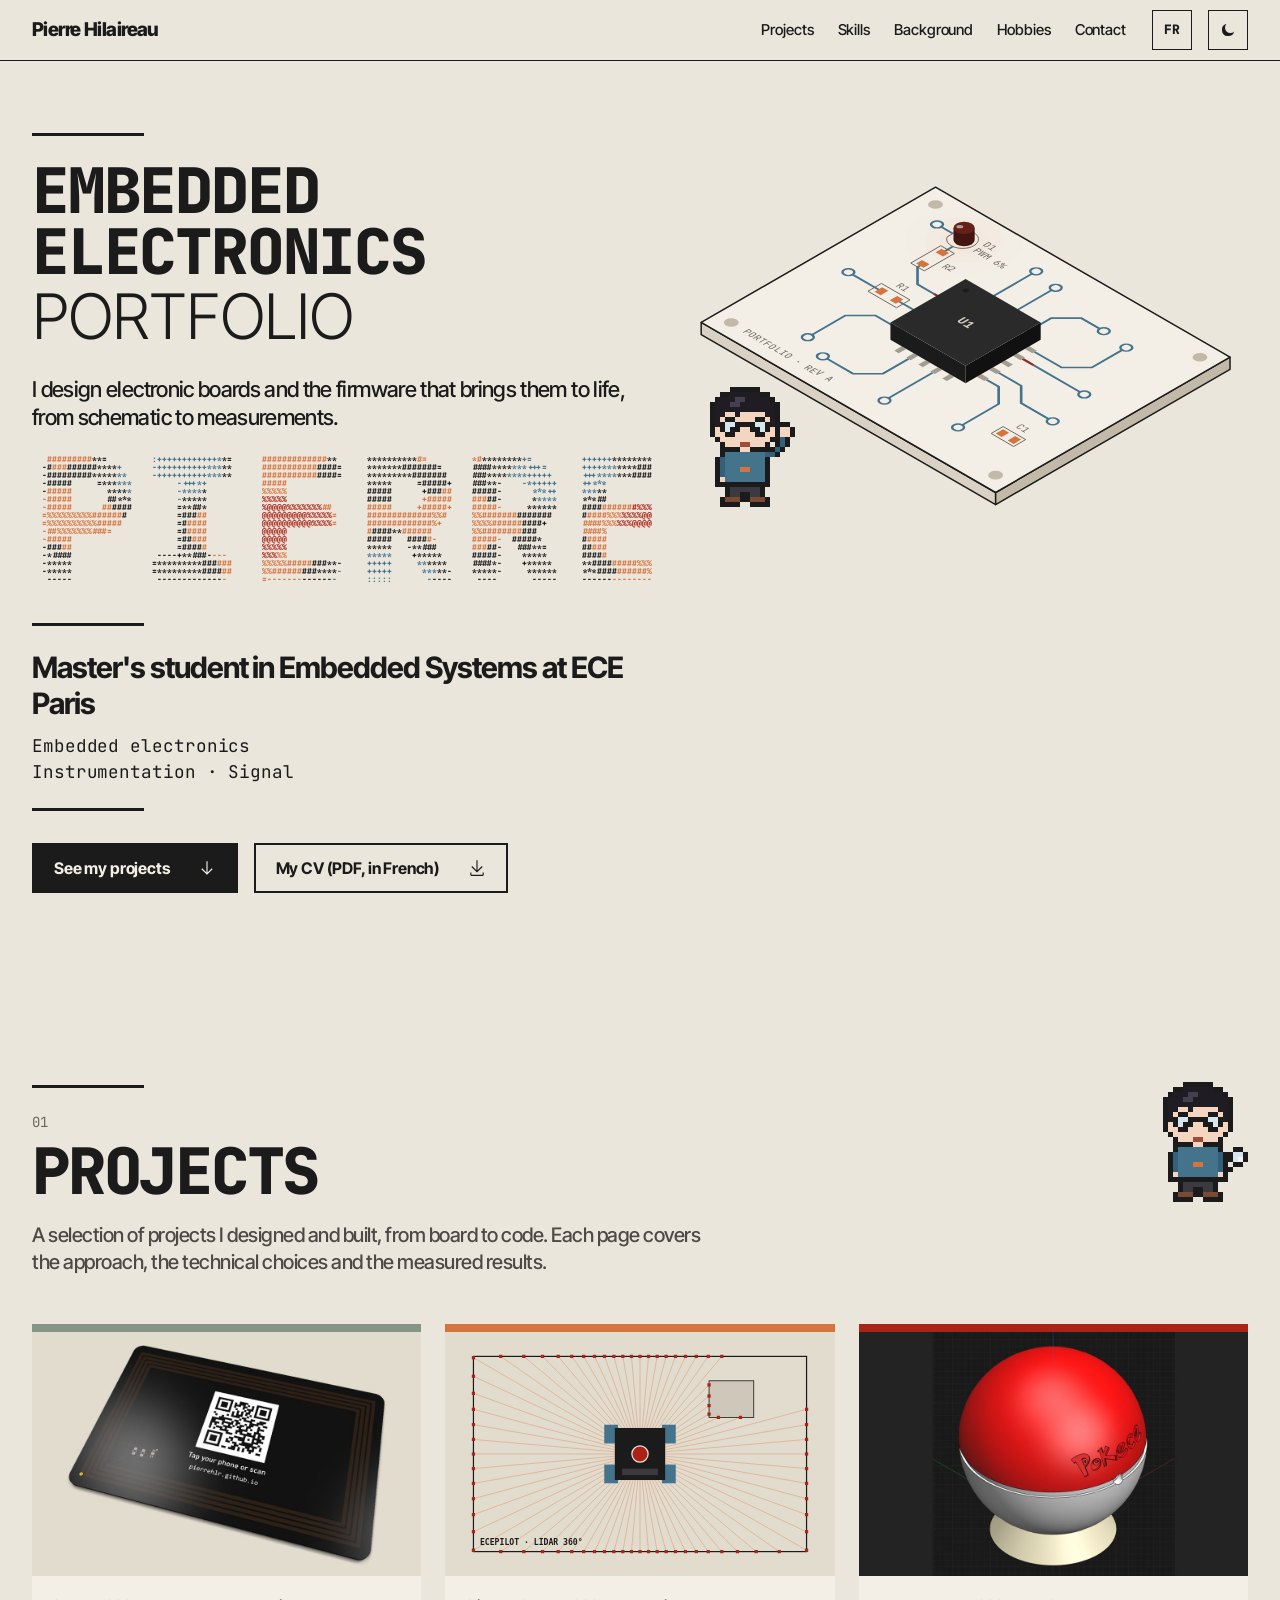
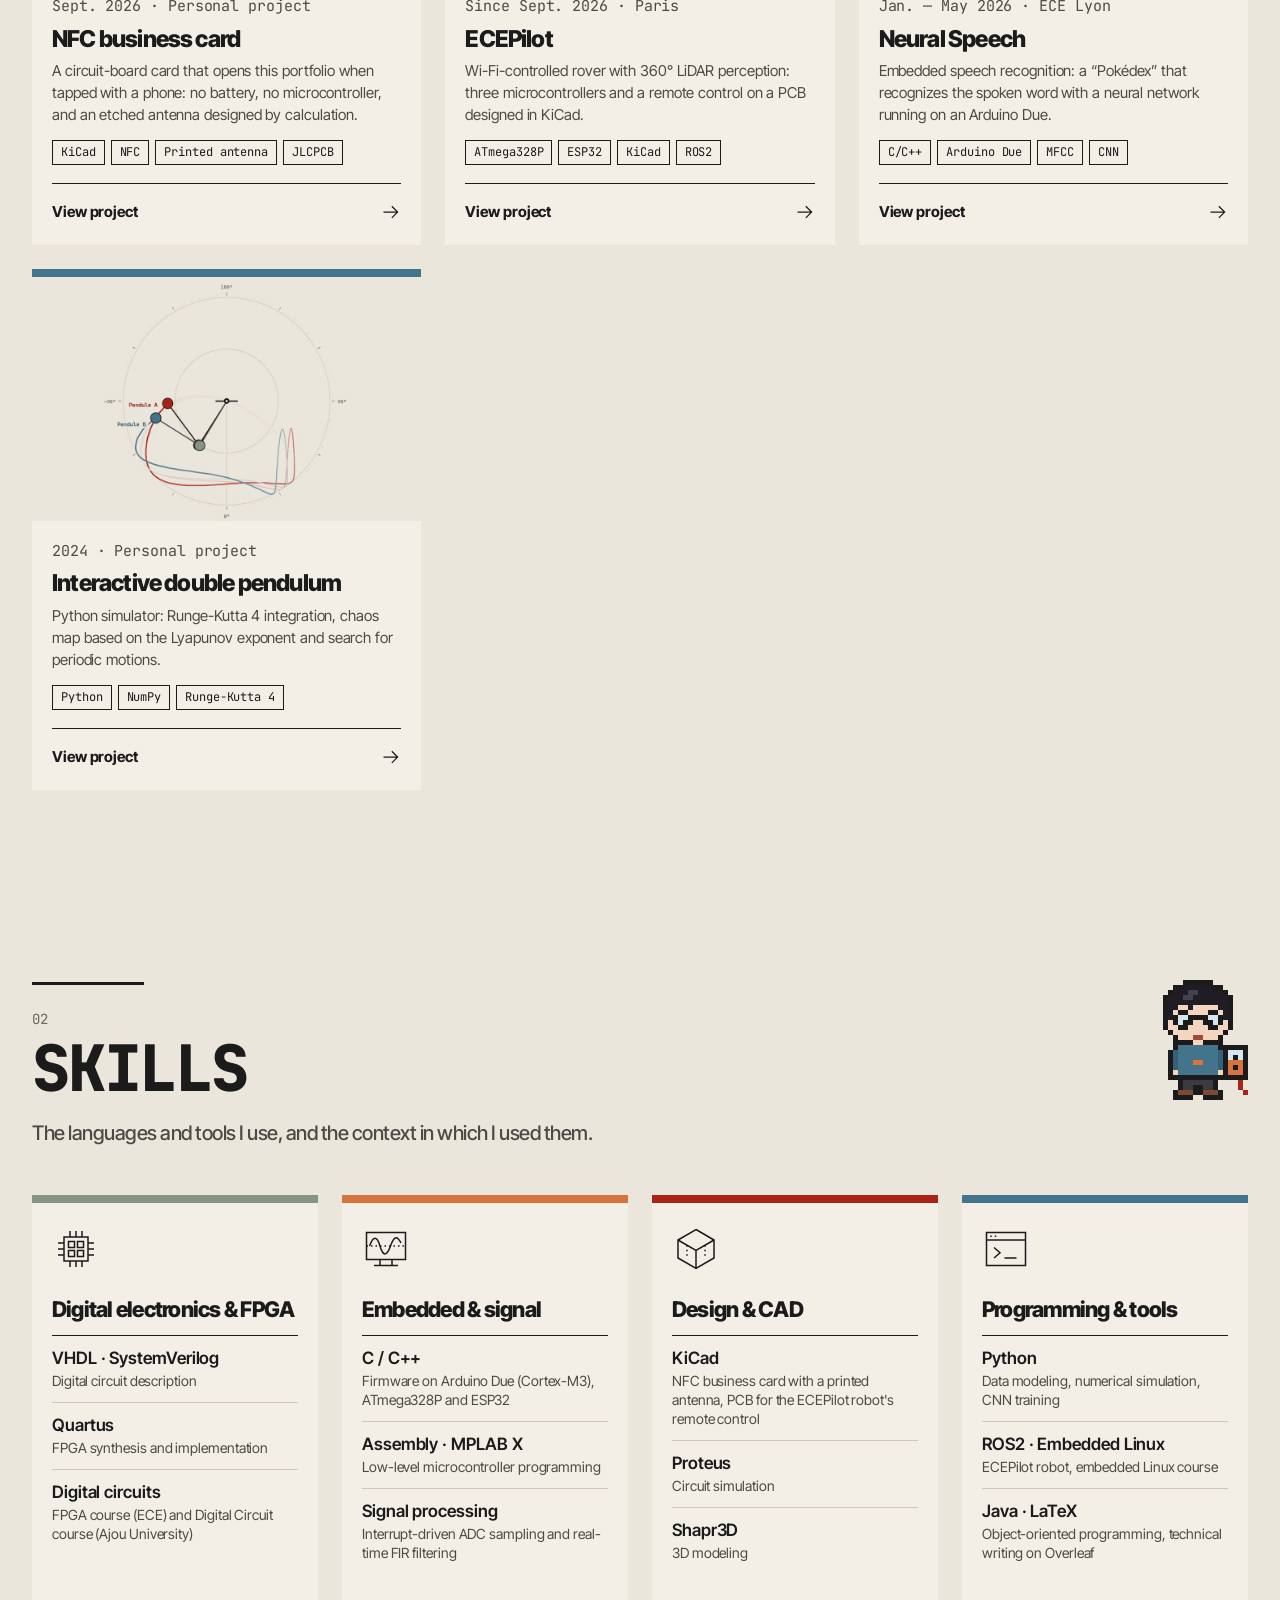
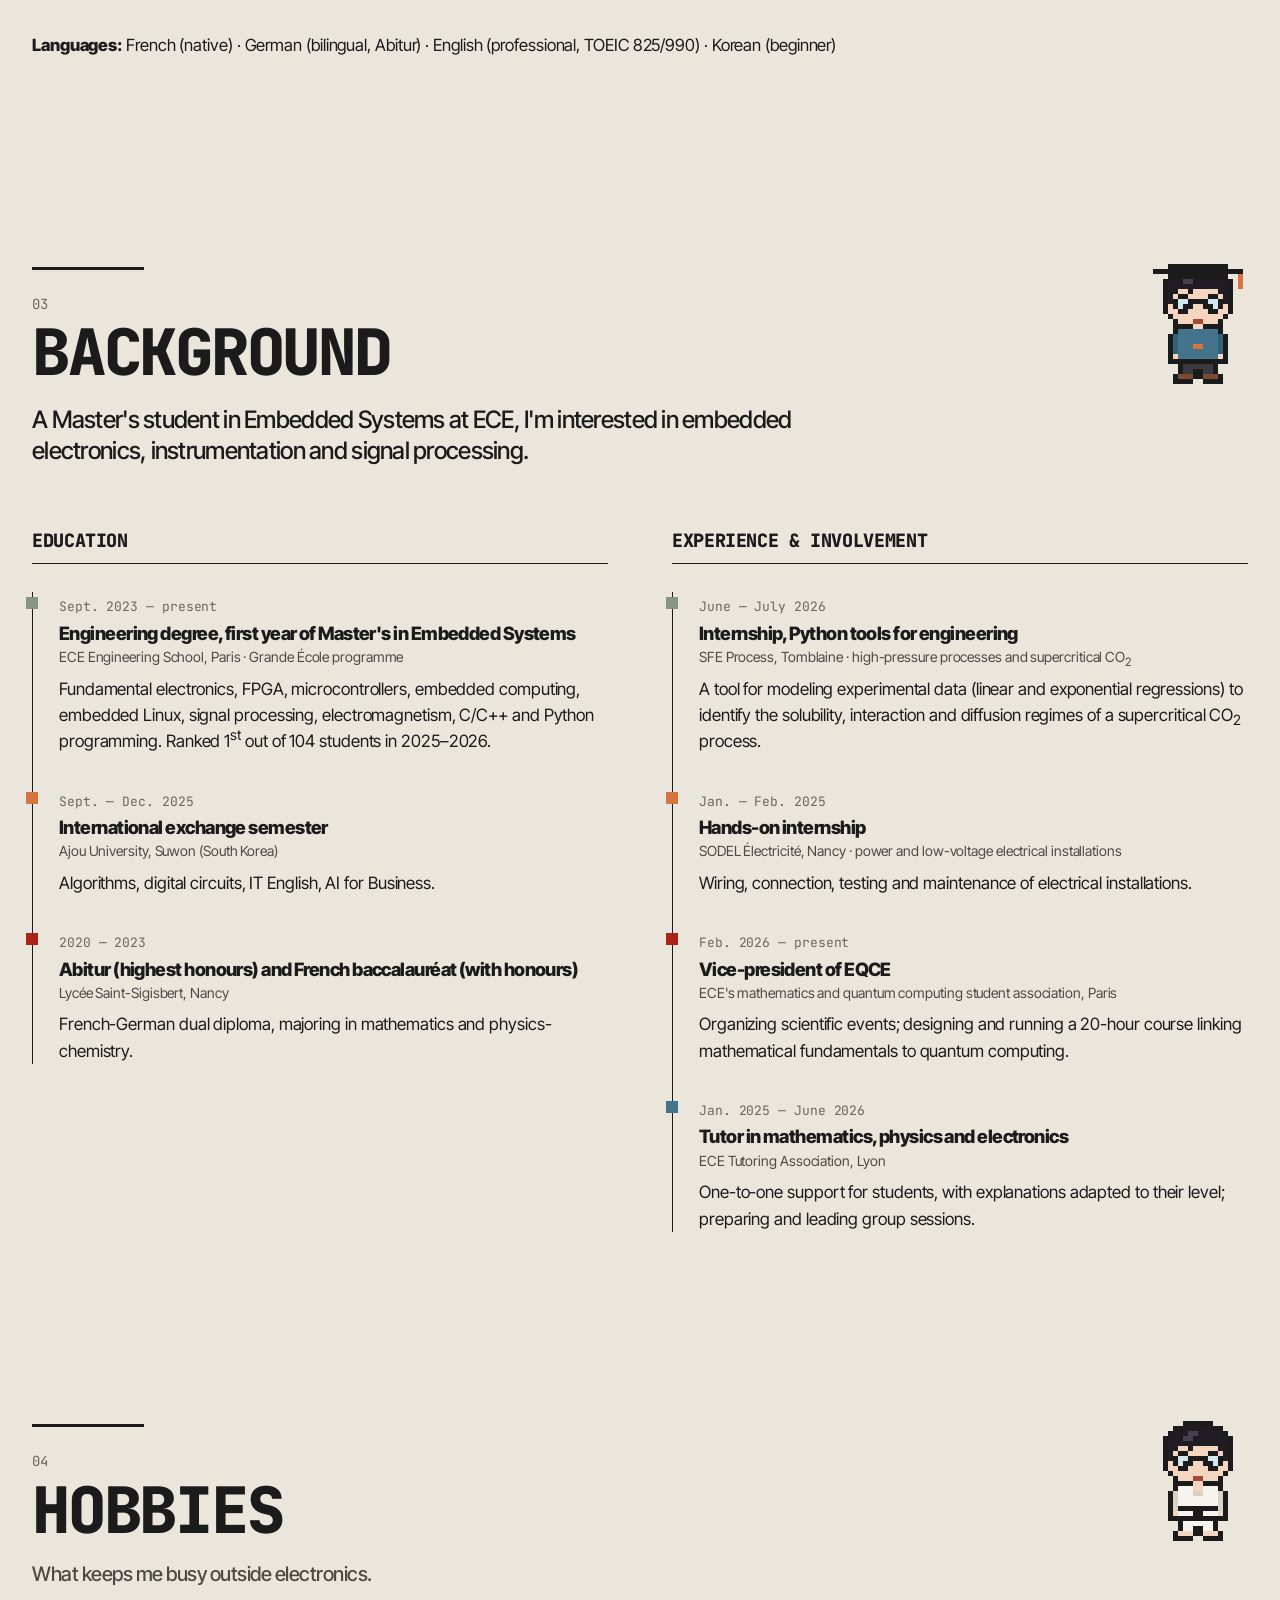
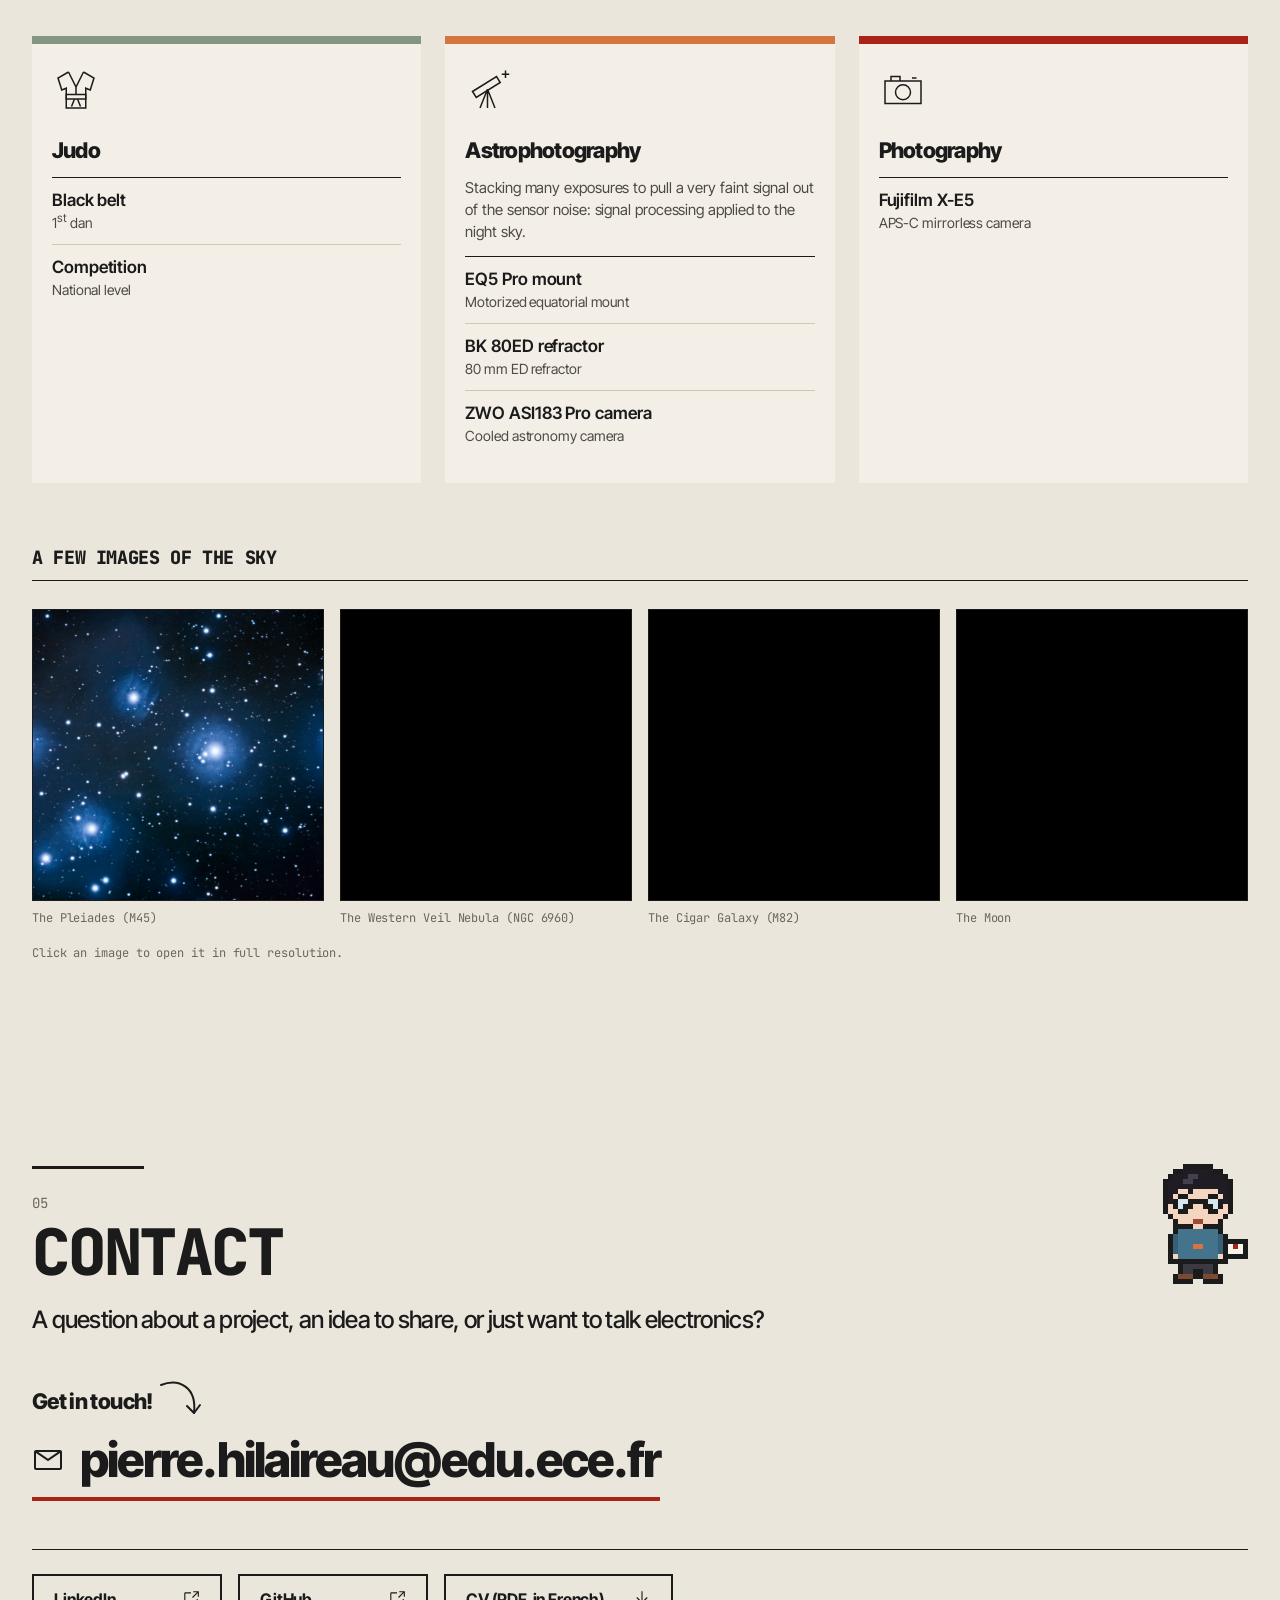
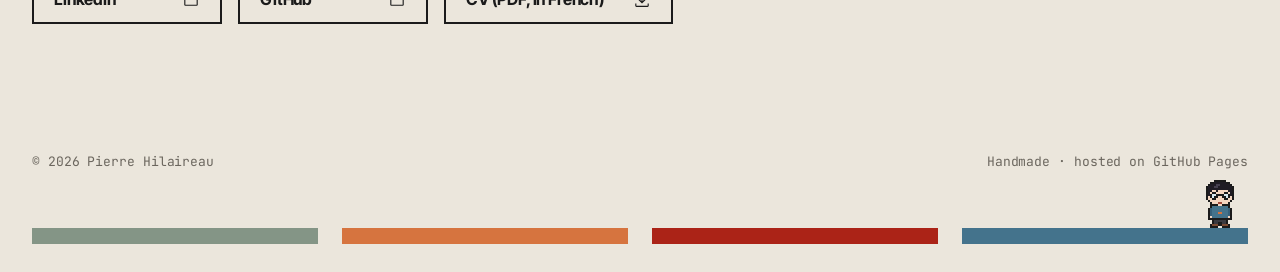
==== commit 567925d7: "Ajout du projet Carte de visite NFC Page projet en français et en anglais (schéma et courbe d'accord" ====
--- a/en/index.html
+++ b/en/index.html
@@ -222,6 +222,20 @@
 
         <div class="cards">
 
+          <a class="card" href="projects/nfc-business-card.html">
+            <div class="card-img">
+              <img src="../assets/img/projets/carte-nfc/vignette.jpg" width="960" height="600" loading="lazy"
+                   alt="3D render of the NFC business card: black PCB with an antenna around the edge and a QR code">
+            </div>
+            <div class="card-body">
+              <p class="card-meta">Sept. 2026 · Personal project</p>
+              <h3>NFC business card</h3>
+              <p>A circuit-board card that opens this portfolio when tapped with a phone: no battery, no microcontroller, and an etched antenna designed by calculation.</p>
+              <ul class="tags"><li>KiCad</li><li>NFC</li><li>Printed antenna</li><li>JLCPCB</li></ul>
+              <span class="card-more">View project <svg class="icon" viewBox="0 0 32 32" aria-hidden="true"><path d="M18 6l-1.4 1.4 7.6 7.6H4v2h20.2l-7.6 7.6L18 26l10-10z"/></svg></span>
+            </div>
+          </a>
+
           <a class="card" href="projects/ecepilot.html">
             <div class="card-img">
               <img src="../assets/img/projets/ecepilot/illustration.svg" width="960" height="600" loading="lazy"
@@ -301,7 +315,7 @@
             <svg class="pictogram" viewBox="0 0 32 32" aria-hidden="true"><path d="M16 3l12 7v12l-12 7-12-7V10z"/><path d="M4 10l12 7 12-7M16 17v12"/><path d="M10 13.5v7M22 13.5v7" stroke-dasharray="1 2"/></svg>
             <h3>Design &amp; CAD</h3>
             <ul>
-              <li>KiCad<span>PCB for the ECEPilot robot's remote control</span></li>
+              <li>KiCad<span>NFC business card with a printed antenna, PCB for the ECEPilot robot's remote control</span></li>
               <li>Proteus<span>Circuit simulation</span></li>
               <li>Shapr3D<span>3D modeling</span></li>
             </ul>
--- a/css/style.css
+++ b/css/style.css
@@ -776,6 +776,30 @@
 }
 .chain span { display: block; margin-top: 4px; font-size: 14px; line-height: 1.35; color: var(--muted); }
 
+/* Schéma et graphique dessinés en SVG dans la page (page Carte NFC) :
+   ils prennent les couleurs du thème, y compris avec le bouton clair / sombre */
+.figure-svg svg {
+  display: block; width: 100%; height: auto;
+  background: var(--paper);
+  border: 1.5px solid var(--ink);
+  font-family: var(--font-mono);
+}
+.figure-svg text { fill: var(--ink); font-size: 14px; }
+.figure-svg .t-aide { fill: var(--helper); font-size: 13px; }
+.figure-svg .t-ref { font-weight: 800; }
+.figure-svg .fil { fill: none; stroke: var(--ink); stroke-width: 2; stroke-linecap: round; stroke-linejoin: round; }
+.figure-svg .dnp { stroke: var(--helper); }
+.figure-svg .cuivre { fill: none; stroke: var(--c-orange); stroke-width: 3; stroke-linecap: round; }
+.figure-svg .noeud { fill: var(--ink); }
+.figure-svg .grille { stroke: var(--line-soft); stroke-width: 1; }
+.figure-svg .axe { stroke: var(--ink); stroke-width: 1.5; }
+.figure-svg .repere { fill: none; stroke: var(--ink); stroke-width: 1; }
+.figure-svg .bande { fill: var(--c-blue); opacity: 0.14; }
+.figure-svg .courbe { fill: none; stroke: var(--c-blue); stroke-width: 2; stroke-linejoin: round; stroke-linecap: round; }
+.figure-svg .point { fill: var(--c-blue); stroke: var(--paper); stroke-width: 2; }
+.figure-svg .zone { fill: transparent; }   /* zone de survol plus grande que le point */
+.figure-svg .mesure:hover .point { fill: var(--c-red); }
+
 /* ---------- Animations réduites si l'utilisateur le demande ---------- */
 
 @media (prefers-reduced-motion: reduce) {
